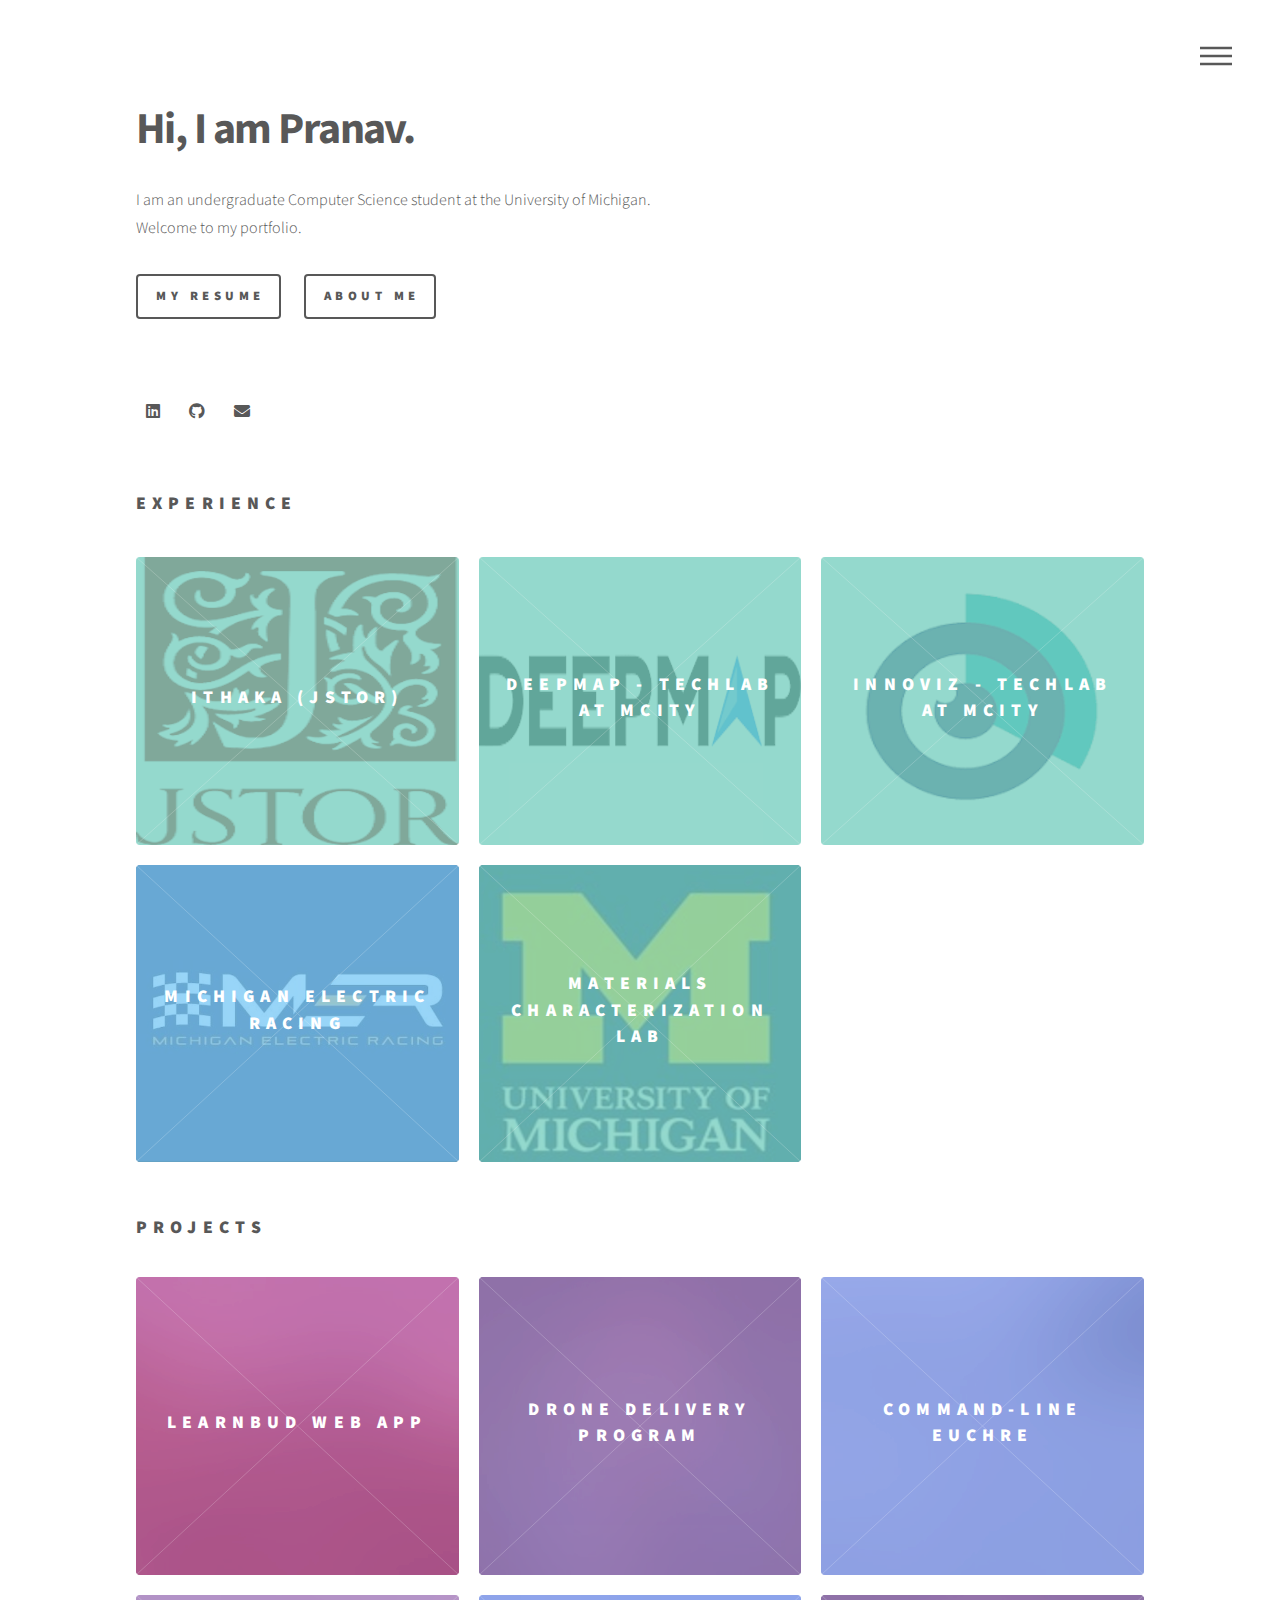
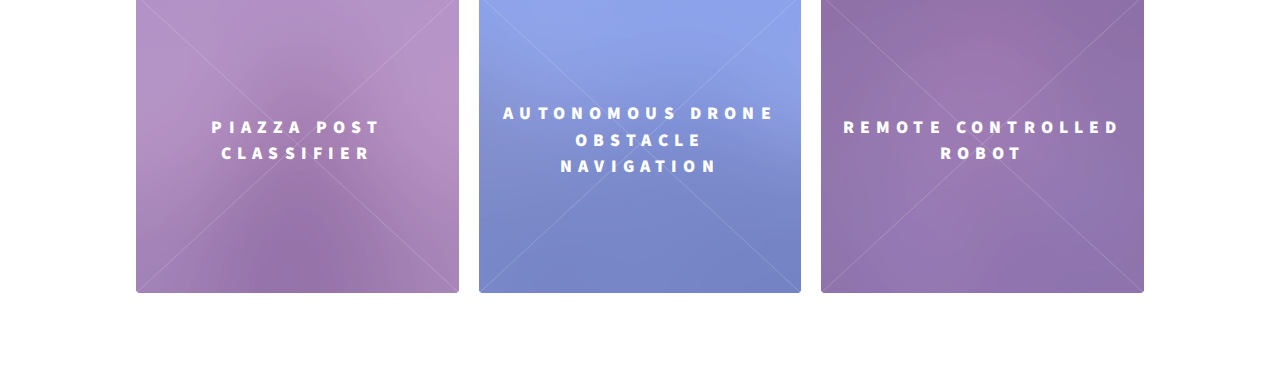
==== index.html @ a4c6fd68 "Update index.html" ====
<!DOCTYPE HTML>
<!--
	This is my personal website, a modification of the HTML5 Phantom template
-->
<html>
	<head>
		
		<meta charset="utf-8" />
		<meta name="viewport" content="width=device-width, initial-scale=1, user-scalable=no" />
		<link rel="stylesheet" href="assets/css/main.css" />
		<noscript><link rel="stylesheet" href="assets/css/noscript.css" /></noscript>
	</head>
	<body class="is-preload">
		<!-- Wrapper -->
			<div id="wrapper">

				<!-- Header -->
					<header id="header">
						<div class="inner">

							<!-- Logo -->
								<a href="index.html" class="logo">
									
								</a>

							<!-- Nav -->
								<nav>
									<ul>
										<li><a href="#menu">Menu</a></li>
									</ul>
								</nav>

						</div>
					</header>

				<!-- Menu -->
					<nav id="menu">
						<h2>Menu</h2>
						<ul>
							<li><a href="index.html">Home</a></li>
							<li><a href="about.html">About Me</a></li>

						</ul>
					</nav>

				<!-- Main -->
					<div id="main">
						<div class="inner">
						<section class="fdfdf">
							<header style="overflow:hidden">
									<span class="image right">
											<img src="images/pic18" alt=""  />
										</span>
								<br>
								
								<h1>Hi, I am Pranav.
								</h1>
								
								<a><p>I am an undergraduate Computer Science student at the University of Michigan. </br> Welcome to my portfolio.</p></a>
								<a href="Pranav_Chaudhary_Resume.pdf" target="_blank" class="button">My Resume</a>
								<a style="scroll-padding-right: 10px"> 
								<a href="about.html" target="_blank" class="button" style="padding-left: 20px; margin-left: 20px;">About Me</a>
								</a>
								<br><br>
								<ul style="margin-top: 25px;" class="icons">
									<li><a href="https://www.linkedin.com/in/pranav-chaudhary-071b15192/" class="icon brands style1 fa-linkedin"><span class="label">linkedin</span></a></li>
									<li><a href="https://github.com/pranavc28/pranavc28.github.io" class="icon brands style1 fa-github"><span class="label">Github</span></a></li>
									<li><a href="mailto:pranavc@umich.edu" class="icon solid style1 fa-envelope"><span class="label">Email</span></a></li>
								
								</ul>
								
								<h2 style="margin-bottom: 2.5rem; margin-top: 65px;">Experience</h2>
							</section>
							</header>
							<section class="tiles">
								<article class="style3">
									<span class="image">
										<img src="images/jstor.png" alt="" />
									</span>
									<a href="https://www.ithaka.org/">
										<h2>ITHAKA (JSTOR)</h2>
										<div class="content">
											<p>Software Engineering intern for the FORUM web app. Acted as a full stack developer that owned projects and production issues.</p>
										</div>
									</a>
								</article>
								
								<article class="style3">
									<span class="image">
										<img src="images/deepmap.png" alt="" />
									</span>
									<a href="https://www.deepmap.ai/">
										<h2>DeepMap - TechLab at MCity </h2>
										<div class="content">
											<p>Member of the 2021 cohort. I am a software engineer at MCity, where we built an HD map from JSON data.</p>
										</div>
									</a>
								</article>
								
								<article class="style3">
									<span class="image">
										<img src="images/innoviz.png" alt="" />
									</span>
									<a href="https://innoviz.tech/">
										<h2>Innoviz - TechLab at MCity </h2>
										<div class="content">
											<p>Member of the 2020 cohort. I was a software engineer at MCity, where we built a python controller for autonomous traffic lights.</p>
										</div>
									</a>
								</article>
								
								<article class="style2">
									<span class="image">
										<img src="images/pic02.jpg" alt="" />
									</span>
									<a href="https://melectric.engin.umich.edu/">
										<h2>Michigan Electric Racing</h2>
										<div class="content">
											<p>I was the suspension analysis lead at this FSAE Electric Team. I have used software such as MATLAB, and implement scripts to analyse the data.</p>
										</div>
									</a>
								</article>
							
								
								<article class="style3">
									<span class="image">
										<img src="images/pic03.jpg" alt="" />
									</span>
									<a href="https://me.engin.umich.edu/research/labs">
										<h2>Materials Characterization Lab</h2>
										<div class="content">
											<p>I am an undergraduate researcher at the lab, where I write python scripts, and APDL scripts for FEA.</p>
										</div>
									</a>
								</article>
								
							</section>
								<h2 style="margin-top:3em;">Projects</h2>
							<section class="tiles">
								<article class="style4">
									<span class="image">
										<img src="images/pic06.jpg" alt="" />
									</span>
									<a>
										<h2>LearnBud Web App</h2>
										<div class="content">
											<p>Created a Flask web app, using a MySQL database and a React.js UI, that dynamically matched students with similar interests. Built with a RESTful backend service in python.</p>
										</div>
									</a>
								</article>
								
								<article class="style5">
									<span class="image">
										<img src="images/pic11.jpg" alt="" />
									</span>
									<a>
										<h2>Drone delivery program</h2>
										<div class="content">
											<p>Created a tool that implemented MST algorithms, such as Prims or Kruskals, to deliver packages in a provided graph.</p>
										</div>
									</a>
								</article>
								
								<article class="style6">
									<span class="image">
										<img src="images/pic05.jpg" alt="" />
									</span>
									<a>
										<h2>Command-Line Euchre</h2>
										<div class="content">
											<p>Utilized C++ and unit test framework to make a command line interface for Euchre, a card game.</p>
										</div>
									</a>
								</article>
								
								<article class="style5">
									<span class="image">
										<img src="images/pic04.jpg" alt="" />
									</span>
									<a>
										<h2>Piazza Post Classifier</h2>
										<div class="content">
											<p>Built a program that uses a machine learning algorithm to classify posts on Piazza, a website for asking questions, by grouping together similar posts.</p>
										</div>
									</a>
								</article>
								
								<article class="style6">
									<span class="image">
										<img src="images/pic06.jpg" alt="" />
									</span>
									<a href="https://drive.google.com/file/d/1hpOy5CXujqC1nFNIFQEN1Ev3qGy6yXSh/view?usp=sharing">
										<h2>Autonomous Drone Obstacle Navigation</h2>
										<div class="content">
											<p>Worked in a team of 4 to write an obstacle avoidance algorithm and experiment, test, and present our findings.</p>
										</div>
									</a>
								</article>
								
								<article class="style5">
									<span class="image">
										<img src="images/pic11.jpg" alt="" />
									</span>
									<a href= "https://drive.google.com/file/d/1mZveWfJFAO9JGJBAWBsF1KePmbqDI86e/view?usp=sharing">
										<h2>Remote Controlled Robot</h2>
										<div class="content">
											<p>Lead team to design and manufacture remote controlled machine in SOLIDWORKS, which had a subsystem that used a hammer to push down a drawbridge.</p>
										</div>
									</a>
								</article>
							</section>
						</div>
					</div>

				
			</div>

		<!-- Scripts -->
			<script src="assets/js/jquery.min.js"></script>
			<script src="assets/js/browser.min.js"></script>
			<script src="assets/js/breakpoints.min.js"></script>
			<script src="assets/js/util.js"></script>
			<script src="assets/js/main.js"></script>

	</body>
</html>
---- assets/css/main.css ----
@import url(fontawesome-all.min.css);
@import url("https://fonts.googleapis.com/css?family=Source+Sans+Pro:300,700,900");

/*
	Phantom by HTML5 UP
	html5up.net | @ajlkn
	Free for personal and commercial use under the CCA 3.0 license (html5up.net/license)
*/

hr {
	display: block;
	position: relative;
	padding: 0;
	margin: 8px auto;
	height: 0;
	width: 100%;
	max-height: 0;
	font-size: 1px;
	line-height: 0;
	clear: both;
	border: none;
	border-top: 1px solid #aaaaaa;
	border-bottom: 1px solid #ffffff;
 }

html, body, div, span, applet, object,
iframe, h1, h2, h3, h4, h5, h6, p, blockquote,
pre, a, abbr, acronym, address, big, cite,
code, del, dfn, em, img, ins, kbd, q, s, samp,
small, strike, strong, sub, sup, tt, var, b,
u, i, center, dl, dt, dd, ol, ul, li, fieldset,
form, label, legend, table, caption, tbody,
tfoot, thead, tr, th, td, article, aside,
canvas, details, embed, figure, figcaption,
footer, header, hgroup, menu, nav, output, ruby,
section, summary, time, mark, audio, video {
	margin: 0;
	padding: 0;
	border: 0;
	font-size: 100%;
	font: inherit;
	vertical-align: baseline;}

article, aside, details, figcaption, figure,
footer, header, hgroup, menu, nav, section {
	display: block;}

body {
	line-height: 1;
}

ol, ul {
	list-style: none;
}

blockquote, q {
	quotes: none;
}

	blockquote:before, blockquote:after, q:before, q:after {
		content: '';
		content: none;
	}

table {
	border-collapse: collapse;
	border-spacing: 0;
}

body {
	-webkit-text-size-adjust: none;
}

mark {
	background-color: transparent;
	color: inherit;
}

input::-moz-focus-inner {
	border: 0;
	padding: 0;
}

input, select, textarea {
	-moz-appearance: none;
	-webkit-appearance: none;
	-ms-appearance: none;
	appearance: none;
}

/* Basic */

	@-ms-viewport {
		width: device-width;
	}

	body {
		-ms-overflow-style: scrollbar;
	}

	@media screen and (max-width: 480px) {

		html, body {
			min-width: 320px;
		}

	}

	html {
		box-sizing: border-box;
	}

	*, *:before, *:after {
		box-sizing: inherit;
	}

	body {
		background: #ffffff;
	}

		body.is-preload *, body.is-preload *:before, body.is-preload *:after {
			-moz-animation: none !important;
			-webkit-animation: none !important;
			-ms-animation: none !important;
			animation: none !important;
			-moz-transition: none !important;
			-webkit-transition: none !important;
			-ms-transition: none !important;
			transition: none !important;
		}

/* Type */

	body, input, select, textarea {
		color: #585858;
		font-family: "Source Sans Pro", Helvetica, sans-serif;
		font-size: 16pt;
		font-weight: 300;
		line-height: 1.75;
	}

		@media screen and (max-width: 1680px) {

			body, input, select, textarea {
				font-size: 14pt;
			}

		}

		@media screen and (max-width: 1280px) {

			body, input, select, textarea {
				font-size: 12pt;
			}

		}

	a {
		-moz-transition: border-bottom-color 0.2s ease, color 0.2s ease;
		-webkit-transition: border-bottom-color 0.2s ease, color 0.2s ease;
		-ms-transition: border-bottom-color 0.2s ease, color 0.2s ease;
		transition: border-bottom-color 0.2s ease, color 0.2s ease;
		text-decoration: none;
		color: #585858;
		border-bottom: dotted 1px rgba(88, 88, 88, 0.5);
	}

		a:hover {
			border-bottom-color: transparent;
			color: #f2849e !important;
		}

	strong, b {
		font-weight: 900;
	}

	em, i {
		font-style: italic;
	}

	p {
		margin: 0 0 2em 0;
	}

	h1 {
		font-size: 2.75em;
		font-weight: 700;
		line-height: 1.3;
		margin: 0 0 1em 0;
		letter-spacing: -0.035em;
	}

		h1 a {
			color: inherit;
		}

		@media screen and (max-width: 736px) {

			h1 {
				font-size: 2em;
				margin: 0 0 1em 0;
			}

		}

		@media screen and (max-width: 360px) {

			h1 {
				font-size: 1.75em;
			}

		}

	h2, h3, h4, h5, h6 {
		font-weight: 900;
		line-height: 1.5;
		margin: 0 0 2em 0;
		text-transform: uppercase;
		letter-spacing: 0.35em;
	}

		h2 a, h3 a, h4 a, h5 a, h6 a {
			color: inherit;
		}

	h2 {
		font-size: 1.1em;
	}

	h3 {
		font-size: 1em;
	}

	h4 {
		font-size: 0.8em;
	}

	h5 {
		font-size: 0.8em;
	}

	h6 {
		font-size: 0.8em;
	}

	@media screen and (max-width: 980px) {

		h1 br, h2 br, h3 br, h4 br, h5 br, h6 br {
			display: none;
		}

	}

	@media screen and (max-width: 736px) {

		h2 {
			font-size: 1em;
		}

		h3 {
			font-size: 0.8em;
		}

	}

	sub {
		font-size: 0.8em;
		position: relative;
		top: 0.5em;
	}

	sup {
		font-size: 0.8em;
		position: relative;
		top: -0.5em;
	}

	blockquote {
		border-left: solid 4px #c9c9c9;
		font-style: italic;
		margin: 0 0 2em 0;
		padding: 0.5em 0 0.5em 2em;
	}

	code {
		background: rgba(144, 144, 144, 0.075);
		border-radius: 4px;
		border: solid 1px #c9c9c9;
		font-family: "Courier New", monospace;
		font-size: 0.9em;
		margin: 0 0.25em;
		padding: 0.25em 0.65em;
	}

	pre {
		-webkit-overflow-scrolling: touch;
		font-family: "Courier New", monospace;
		font-size: 0.9em;
		margin: 0 0 2em 0;
	}

		pre code {
			display: block;
			line-height: 1.75;
			padding: 1em 1.5em;
			overflow-x: auto;
		}

	hr {
		border: 0;
		border-bottom: solid 1px #c9c9c9;
		margin: 2em 0;
	}

		hr.major {
			margin: 3em 0;
		}

	.align-left {
		text-align: left;
	}

	.align-center {
		text-align: center;
	}

	.align-right {
		text-align: right;
	}

/* Row */

	.row {
		display: flex;
		flex-wrap: wrap;
		box-sizing: border-box;
		align-items: stretch;
	}

		.row > * {
			box-sizing: border-box;
		}

		.row.gtr-uniform > * > :last-child {
			margin-bottom: 0;
		}

		.row.aln-left {
			justify-content: flex-start;
		}

		.row.aln-center {
			justify-content: center;
		}

		.row.aln-right {
			justify-content: flex-end;
		}

		.row.aln-top {
			align-items: flex-start;
		}

		.row.aln-middle {
			align-items: center;
		}

		.row.aln-bottom {
			align-items: flex-end;
		}

		.row > .imp {
			order: -1;
		}

		.row > .col-1 {
			width: 8.33333%;
		}

		.row > .off-1 {
			margin-left: 8.33333%;
		}

		.row > .col-2 {
			width: 16.66667%;
		}

		.row > .off-2 {
			margin-left: 16.66667%;
		}

		.row > .col-3 {
			width: 25%;
		}

		.row > .off-3 {
			margin-left: 25%;
		}

		.row > .col-4 {
			width: 33.33333%;
		}

		.row > .off-4 {
			margin-left: 33.33333%;
		}

		.row > .col-5 {
			width: 41.66667%;
		}

		.row > .off-5 {
			margin-left: 41.66667%;
		}

		.row > .col-6 {
			width: 50%;
		}

		.row > .off-6 {
			margin-left: 50%;
		}

		.row > .col-7 {
			width: 58.33333%;
		}

		.row > .off-7 {
			margin-left: 58.33333%;
		}

		.row > .col-8 {
			width: 66.66667%;
		}

		.row > .off-8 {
			margin-left: 66.66667%;
		}

		.row > .col-9 {
			width: 75%;
		}

		.row > .off-9 {
			margin-left: 75%;
		}

		.row > .col-10 {
			width: 83.33333%;
		}

		.row > .off-10 {
			margin-left: 83.33333%;
		}

		.row > .col-11 {
			width: 91.66667%;
		}

		.row > .off-11 {
			margin-left: 91.66667%;
		}

		.row > .col-12 {
			width: 100%;
		}

		.row > .off-12 {
			margin-left: 100%;
		}

		.row.gtr-0 {
			margin-top: 0;
			margin-left: 0em;
		}

			.row.gtr-0 > * {
				padding: 0 0 0 0em;
			}

			.row.gtr-0.gtr-uniform {
				margin-top: 0em;
			}

				.row.gtr-0.gtr-uniform > * {
					padding-top: 0em;
				}

		.row.gtr-25 {
			margin-top: 0;
			margin-left: -0.5em;
		}

			.row.gtr-25 > * {
				padding: 0 0 0 0.5em;
			}

			.row.gtr-25.gtr-uniform {
				margin-top: -0.5em;
			}

				.row.gtr-25.gtr-uniform > * {
					padding-top: 0.5em;
				}

		.row.gtr-50 {
			margin-top: 0;
			margin-left: -1em;
		}

			.row.gtr-50 > * {
				padding: 0 0 0 1em;
			}

			.row.gtr-50.gtr-uniform {
				margin-top: -1em;
			}

				.row.gtr-50.gtr-uniform > * {
					padding-top: 1em;
				}

		.row {
			margin-top: 0;
			margin-left: -2em;
		}

			.row > * {
				padding: 0 0 0 2em;
			}

			.row.gtr-uniform {
				margin-top: -2em;
			}

				.row.gtr-uniform > * {
					padding-top: 2em;
				}

		.row.gtr-150 {
			margin-top: 0;
			margin-left: -3em;
		}

			.row.gtr-150 > * {
				padding: 0 0 0 3em;
			}

			.row.gtr-150.gtr-uniform {
				margin-top: -3em;
			}

				.row.gtr-150.gtr-uniform > * {
					padding-top: 3em;
				}

		.row.gtr-200 {
			margin-top: 0;
			margin-left: -4em;
		}

			.row.gtr-200 > * {
				padding: 0 0 0 4em;
			}

			.row.gtr-200.gtr-uniform {
				margin-top: -4em;
			}

				.row.gtr-200.gtr-uniform > * {
					padding-top: 4em;
				}

		@media screen and (max-width: 1680px) {

			.row {
				display: flex;
				flex-wrap: wrap;
				box-sizing: border-box;
				align-items: stretch;
			}

				.row > * {
					box-sizing: border-box;
				}

				.row.gtr-uniform > * > :last-child {
					margin-bottom: 0;
				}

				.row.aln-left {
					justify-content: flex-start;
				}

				.row.aln-center {
					justify-content: center;
				}

				.row.aln-right {
					justify-content: flex-end;
				}

				.row.aln-top {
					align-items: flex-start;
				}

				.row.aln-middle {
					align-items: center;
				}

				.row.aln-bottom {
					align-items: flex-end;
				}

				.row > .imp-xlarge {
					order: -1;
				}

				.row > .col-1-xlarge {
					width: 8.33333%;
				}

				.row > .off-1-xlarge {
					margin-left: 8.33333%;
				}

				.row > .col-2-xlarge {
					width: 16.66667%;
				}

				.row > .off-2-xlarge {
					margin-left: 16.66667%;
				}

				.row > .col-3-xlarge {
					width: 25%;
				}

				.row > .off-3-xlarge {
					margin-left: 25%;
				}

				.row > .col-4-xlarge {
					width: 33.33333%;
				}

				.row > .off-4-xlarge {
					margin-left: 33.33333%;
				}

				.row > .col-5-xlarge {
					width: 41.66667%;
				}

				.row > .off-5-xlarge {
					margin-left: 41.66667%;
				}

				.row > .col-6-xlarge {
					width: 50%;
				}

				.row > .off-6-xlarge {
					margin-left: 50%;
				}

				.row > .col-7-xlarge {
					width: 58.33333%;
				}

				.row > .off-7-xlarge {
					margin-left: 58.33333%;
				}

				.row > .col-8-xlarge {
					width: 66.66667%;
				}

				.row > .off-8-xlarge {
					margin-left: 66.66667%;
				}

				.row > .col-9-xlarge {
					width: 75%;
				}

				.row > .off-9-xlarge {
					margin-left: 75%;
				}

				.row > .col-10-xlarge {
					width: 83.33333%;
				}

				.row > .off-10-xlarge {
					margin-left: 83.33333%;
				}

				.row > .col-11-xlarge {
					width: 91.66667%;
				}

				.row > .off-11-xlarge {
					margin-left: 91.66667%;
				}

				.row > .col-12-xlarge {
					width: 100%;
				}

				.row > .off-12-xlarge {
					margin-left: 100%;
				}

				.row.gtr-0 {
					margin-top: 0;
					margin-left: 0em;
				}

					.row.gtr-0 > * {
						padding: 0 0 0 0em;
					}

					.row.gtr-0.gtr-uniform {
						margin-top: 0em;
					}

						.row.gtr-0.gtr-uniform > * {
							padding-top: 0em;
						}

				.row.gtr-25 {
					margin-top: 0;
					margin-left: -0.5em;
				}

					.row.gtr-25 > * {
						padding: 0 0 0 0.5em;
					}

					.row.gtr-25.gtr-uniform {
						margin-top: -0.5em;
					}

						.row.gtr-25.gtr-uniform > * {
							padding-top: 0.5em;
						}

				.row.gtr-50 {
					margin-top: 0;
					margin-left: -1em;
				}

					.row.gtr-50 > * {
						padding: 0 0 0 1em;
					}

					.row.gtr-50.gtr-uniform {
						margin-top: -1em;
					}

						.row.gtr-50.gtr-uniform > * {
							padding-top: 1em;
						}

				.row {
					margin-top: 0;
					margin-left: -2em;
				}

					.row > * {
						padding: 0 0 0 2em;
					}

					.row.gtr-uniform {
						margin-top: -2em;
					}

						.row.gtr-uniform > * {
							padding-top: 2em;
						}

				.row.gtr-150 {
					margin-top: 0;
					margin-left: -3em;
				}

					.row.gtr-150 > * {
						padding: 0 0 0 3em;
					}

					.row.gtr-150.gtr-uniform {
						margin-top: -3em;
					}

						.row.gtr-150.gtr-uniform > * {
							padding-top: 3em;
						}

				.row.gtr-200 {
					margin-top: 0;
					margin-left: -4em;
				}

					.row.gtr-200 > * {
						padding: 0 0 0 4em;
					}

					.row.gtr-200.gtr-uniform {
						margin-top: -4em;
					}

						.row.gtr-200.gtr-uniform > * {
							padding-top: 4em;
						}

		}

		@media screen and (max-width: 1280px) {

			.row {
				display: flex;
				flex-wrap: wrap;
				box-sizing: border-box;
				align-items: stretch;
			}

				.row > * {
					box-sizing: border-box;
				}

				.row.gtr-uniform > * > :last-child {
					margin-bottom: 0;
				}

				.row.aln-left {
					justify-content: flex-start;
				}

				.row.aln-center {
					justify-content: center;
				}

				.row.aln-right {
					justify-content: flex-end;
				}

				.row.aln-top {
					align-items: flex-start;
				}

				.row.aln-middle {
					align-items: center;
				}

				.row.aln-bottom {
					align-items: flex-end;
				}

				.row > .imp-large {
					order: -1;
				}

				.row > .col-1-large {
					width: 8.33333%;
				}

				.row > .off-1-large {
					margin-left: 8.33333%;
				}

				.row > .col-2-large {
					width: 16.66667%;
				}

				.row > .off-2-large {
					margin-left: 16.66667%;
				}

				.row > .col-3-large {
					width: 25%;
				}

				.row > .off-3-large {
					margin-left: 25%;
				}

				.row > .col-4-large {
					width: 33.33333%;
				}

				.row > .off-4-large {
					margin-left: 33.33333%;
				}

				.row > .col-5-large {
					width: 41.66667%;
				}

				.row > .off-5-large {
					margin-left: 41.66667%;
				}

				.row > .col-6-large {
					width: 50%;
				}

				.row > .off-6-large {
					margin-left: 50%;
				}

				.row > .col-7-large {
					width: 58.33333%;
				}

				.row > .off-7-large {
					margin-left: 58.33333%;
				}

				.row > .col-8-large {
					width: 66.66667%;
				}

				.row > .off-8-large {
					margin-left: 66.66667%;
				}

				.row > .col-9-large {
					width: 75%;
				}

				.row > .off-9-large {
					margin-left: 75%;
				}

				.row > .col-10-large {
					width: 83.33333%;
				}

				.row > .off-10-large {
					margin-left: 83.33333%;
				}

				.row > .col-11-large {
					width: 91.66667%;
				}

				.row > .off-11-large {
					margin-left: 91.66667%;
				}

				.row > .col-12-large {
					width: 100%;
				}

				.row > .off-12-large {
					margin-left: 100%;
				}

				.row.gtr-0 {
					margin-top: 0;
					margin-left: 0em;
				}

					.row.gtr-0 > * {
						padding: 0 0 0 0em;
					}

					.row.gtr-0.gtr-uniform {
						margin-top: 0em;
					}

						.row.gtr-0.gtr-uniform > * {
							padding-top: 0em;
						}

				.row.gtr-25 {
					margin-top: 0;
					margin-left: -0.5em;
				}

					.row.gtr-25 > * {
						padding: 0 0 0 0.5em;
					}

					.row.gtr-25.gtr-uniform {
						margin-top: -0.5em;
					}

						.row.gtr-25.gtr-uniform > * {
							padding-top: 0.5em;
						}

				.row.gtr-50 {
					margin-top: 0;
					margin-left: -1em;
				}

					.row.gtr-50 > * {
						padding: 0 0 0 1em;
					}

					.row.gtr-50.gtr-uniform {
						margin-top: -1em;
					}

						.row.gtr-50.gtr-uniform > * {
							padding-top: 1em;
						}

				.row {
					margin-top: 0;
					margin-left: -2em;
				}

					.row > * {
						padding: 0 0 0 2em;
					}

					.row.gtr-uniform {
						margin-top: -2em;
					}

						.row.gtr-uniform > * {
							padding-top: 2em;
						}

				.row.gtr-150 {
					margin-top: 0;
					margin-left: -3em;
				}

					.row.gtr-150 > * {
						padding: 0 0 0 3em;
					}

					.row.gtr-150.gtr-uniform {
						margin-top: -3em;
					}

						.row.gtr-150.gtr-uniform > * {
							padding-top: 3em;
						}

				.row.gtr-200 {
					margin-top: 0;
					margin-left: -4em;
				}

					.row.gtr-200 > * {
						padding: 0 0 0 4em;
					}

					.row.gtr-200.gtr-uniform {
						margin-top: -4em;
					}

						.row.gtr-200.gtr-uniform > * {
							padding-top: 4em;
						}

		}

		@media screen and (max-width: 980px) {

			.row {
				display: flex;
				flex-wrap: wrap;
				box-sizing: border-box;
				align-items: stretch;
			}

				.row > * {
					box-sizing: border-box;
				}

				.row.gtr-uniform > * > :last-child {
					margin-bottom: 0;
				}

				.row.aln-left {
					justify-content: flex-start;
				}

				.row.aln-center {
					justify-content: center;
				}

				.row.aln-right {
					justify-content: flex-end;
				}

				.row.aln-top {
					align-items: flex-start;
				}

				.row.aln-middle {
					align-items: center;
				}

				.row.aln-bottom {
					align-items: flex-end;
				}

				.row > .imp-medium {
					order: -1;
				}

				.row > .col-1-medium {
					width: 8.33333%;
				}

				.row > .off-1-medium {
					margin-left: 8.33333%;
				}

				.row > .col-2-medium {
					width: 16.66667%;
				}

				.row > .off-2-medium {
					margin-left: 16.66667%;
				}

				.row > .col-3-medium {
					width: 25%;
				}

				.row > .off-3-medium {
					margin-left: 25%;
				}

				.row > .col-4-medium {
					width: 33.33333%;
				}

				.row > .off-4-medium {
					margin-left: 33.33333%;
				}

				.row > .col-5-medium {
					width: 41.66667%;
				}

				.row > .off-5-medium {
					margin-left: 41.66667%;
				}

				.row > .col-6-medium {
					width: 50%;
				}

				.row > .off-6-medium {
					margin-left: 50%;
				}

				.row > .col-7-medium {
					width: 58.33333%;
				}

				.row > .off-7-medium {
					margin-left: 58.33333%;
				}

				.row > .col-8-medium {
					width: 66.66667%;
				}

				.row > .off-8-medium {
					margin-left: 66.66667%;
				}

				.row > .col-9-medium {
					width: 75%;
				}

				.row > .off-9-medium {
					margin-left: 75%;
				}

				.row > .col-10-medium {
					width: 83.33333%;
				}

				.row > .off-10-medium {
					margin-left: 83.33333%;
				}

				.row > .col-11-medium {
					width: 91.66667%;
				}

				.row > .off-11-medium {
					margin-left: 91.66667%;
				}

				.row > .col-12-medium {
					width: 100%;
				}

				.row > .off-12-medium {
					margin-left: 100%;
				}

				.row.gtr-0 {
					margin-top: 0;
					margin-left: 0em;
				}

					.row.gtr-0 > * {
						padding: 0 0 0 0em;
					}

					.row.gtr-0.gtr-uniform {
						margin-top: 0em;
					}

						.row.gtr-0.gtr-uniform > * {
							padding-top: 0em;
						}

				.row.gtr-25 {
					margin-top: 0;
					margin-left: -0.375em;
				}

					.row.gtr-25 > * {
						padding: 0 0 0 0.375em;
					}

					.row.gtr-25.gtr-uniform {
						margin-top: -0.375em;
					}

						.row.gtr-25.gtr-uniform > * {
							padding-top: 0.375em;
						}

				.row.gtr-50 {
					margin-top: 0;
					margin-left: -0.75em;
				}

					.row.gtr-50 > * {
						padding: 0 0 0 0.75em;
					}

					.row.gtr-50.gtr-uniform {
						margin-top: -0.75em;
					}

						.row.gtr-50.gtr-uniform > * {
							padding-top: 0.75em;
						}

				.row {
					margin-top: 0;
					margin-left: -1.5em;
				}

					.row > * {
						padding: 0 0 0 1.5em;
					}

					.row.gtr-uniform {
						margin-top: -1.5em;
					}

						.row.gtr-uniform > * {
							padding-top: 1.5em;
						}

				.row.gtr-150 {
					margin-top: 0;
					margin-left: -2.25em;
				}

					.row.gtr-150 > * {
						padding: 0 0 0 2.25em;
					}

					.row.gtr-150.gtr-uniform {
						margin-top: -2.25em;
					}

						.row.gtr-150.gtr-uniform > * {
							padding-top: 2.25em;
						}

				.row.gtr-200 {
					margin-top: 0;
					margin-left: -3em;
				}

					.row.gtr-200 > * {
						padding: 0 0 0 3em;
					}

					.row.gtr-200.gtr-uniform {
						margin-top: -3em;
					}

						.row.gtr-200.gtr-uniform > * {
							padding-top: 3em;
						}

		}

		@media screen and (max-width: 736px) {

			.row {
				display: flex;
				flex-wrap: wrap;
				box-sizing: border-box;
				align-items: stretch;
			}

				.row > * {
					box-sizing: border-box;
				}

				.row.gtr-uniform > * > :last-child {
					margin-bottom: 0;
				}

				.row.aln-left {
					justify-content: flex-start;
				}

				.row.aln-center {
					justify-content: center;
				}

				.row.aln-right {
					justify-content: flex-end;
				}

				.row.aln-top {
					align-items: flex-start;
				}

				.row.aln-middle {
					align-items: center;
				}

				.row.aln-bottom {
					align-items: flex-end;
				}

				.row > .imp-small {
					order: -1;
				}

				.row > .col-1-small {
					width: 8.33333%;
				}

				.row > .off-1-small {
					margin-left: 8.33333%;
				}

				.row > .col-2-small {
					width: 16.66667%;
				}

				.row > .off-2-small {
					margin-left: 16.66667%;
				}

				.row > .col-3-small {
					width: 25%;
				}

				.row > .off-3-small {
					margin-left: 25%;
				}

				.row > .col-4-small {
					width: 33.33333%;
				}

				.row > .off-4-small {
					margin-left: 33.33333%;
				}

				.row > .col-5-small {
					width: 41.66667%;
				}

				.row > .off-5-small {
					margin-left: 41.66667%;
				}

				.row > .col-6-small {
					width: 50%;
				}

				.row > .off-6-small {
					margin-left: 50%;
				}

				.row > .col-7-small {
					width: 58.33333%;
				}

				.row > .off-7-small {
					margin-left: 58.33333%;
				}

				.row > .col-8-small {
					width: 66.66667%;
				}

				.row > .off-8-small {
					margin-left: 66.66667%;
				}

				.row > .col-9-small {
					width: 75%;
				}

				.row > .off-9-small {
					margin-left: 75%;
				}

				.row > .col-10-small {
					width: 83.33333%;
				}

				.row > .off-10-small {
					margin-left: 83.33333%;
				}

				.row > .col-11-small {
					width: 91.66667%;
				}

				.row > .off-11-small {
					margin-left: 91.66667%;
				}

				.row > .col-12-small {
					width: 100%;
				}

				.row > .off-12-small {
					margin-left: 100%;
				}

				.row.gtr-0 {
					margin-top: 0;
					margin-left: 0em;
				}

					.row.gtr-0 > * {
						padding: 0 0 0 0em;
					}

					.row.gtr-0.gtr-uniform {
						margin-top: 0em;
					}

						.row.gtr-0.gtr-uniform > * {
							padding-top: 0em;
						}

				.row.gtr-25 {
					margin-top: 0;
					margin-left: -0.25em;
				}

					.row.gtr-25 > * {
						padding: 0 0 0 0.25em;
					}

					.row.gtr-25.gtr-uniform {
						margin-top: -0.25em;
					}

						.row.gtr-25.gtr-uniform > * {
							padding-top: 0.25em;
						}

				.row.gtr-50 {
					margin-top: 0;
					margin-left: -0.5em;
				}

					.row.gtr-50 > * {
						padding: 0 0 0 0.5em;
					}

					.row.gtr-50.gtr-uniform {
						margin-top: -0.5em;
					}

						.row.gtr-50.gtr-uniform > * {
							padding-top: 0.5em;
						}

				.row {
					margin-top: 0;
					margin-left: -1em;
				}

					.row > * {
						padding: 0 0 0 1em;
					}

					.row.gtr-uniform {
						margin-top: -1em;
					}

						.row.gtr-uniform > * {
							padding-top: 1em;
						}

				.row.gtr-150 {
					margin-top: 0;
					margin-left: -1.5em;
				}

					.row.gtr-150 > * {
						padding: 0 0 0 1.5em;
					}

					.row.gtr-150.gtr-uniform {
						margin-top: -1.5em;
					}

						.row.gtr-150.gtr-uniform > * {
							padding-top: 1.5em;
						}

				.row.gtr-200 {
					margin-top: 0;
					margin-left: -2em;
				}

					.row.gtr-200 > * {
						padding: 0 0 0 2em;
					}

					.row.gtr-200.gtr-uniform {
						margin-top: -2em;
					}

						.row.gtr-200.gtr-uniform > * {
							padding-top: 2em;
						}

		}

		@media screen and (max-width: 480px) {

			.row {
				display: flex;
				flex-wrap: wrap;
				box-sizing: border-box;
				align-items: stretch;
			}

				.row > * {
					box-sizing: border-box;
				}

				.row.gtr-uniform > * > :last-child {
					margin-bottom: 0;
				}

				.row.aln-left {
					justify-content: flex-start;
				}

				.row.aln-center {
					justify-content: center;
				}

				.row.aln-right {
					justify-content: flex-end;
				}

				.row.aln-top {
					align-items: flex-start;
				}

				.row.aln-middle {
					align-items: center;
				}

				.row.aln-bottom {
					align-items: flex-end;
				}

				.row > .imp-xsmall {
					order: -1;
				}

				.row > .col-1-xsmall {
					width: 8.33333%;
				}

				.row > .off-1-xsmall {
					margin-left: 8.33333%;
				}

				.row > .col-2-xsmall {
					width: 16.66667%;
				}

				.row > .off-2-xsmall {
					margin-left: 16.66667%;
				}

				.row > .col-3-xsmall {
					width: 25%;
				}

				.row > .off-3-xsmall {
					margin-left: 25%;
				}

				.row > .col-4-xsmall {
					width: 33.33333%;
				}

				.row > .off-4-xsmall {
					margin-left: 33.33333%;
				}

				.row > .col-5-xsmall {
					width: 41.66667%;
				}

				.row > .off-5-xsmall {
					margin-left: 41.66667%;
				}

				.row > .col-6-xsmall {
					width: 50%;
				}

				.row > .off-6-xsmall {
					margin-left: 50%;
				}

				.row > .col-7-xsmall {
					width: 58.33333%;
				}

				.row > .off-7-xsmall {
					margin-left: 58.33333%;
				}

				.row > .col-8-xsmall {
					width: 66.66667%;
				}

				.row > .off-8-xsmall {
					margin-left: 66.66667%;
				}

				.row > .col-9-xsmall {
					width: 75%;
				}

				.row > .off-9-xsmall {
					margin-left: 75%;
				}

				.row > .col-10-xsmall {
					width: 83.33333%;
				}

				.row > .off-10-xsmall {
					margin-left: 83.33333%;
				}

				.row > .col-11-xsmall {
					width: 91.66667%;
				}

				.row > .off-11-xsmall {
					margin-left: 91.66667%;
				}

				.row > .col-12-xsmall {
					width: 100%;
				}

				.row > .off-12-xsmall {
					margin-left: 100%;
				}

				.row.gtr-0 {
					margin-top: 0;
					margin-left: 0em;
				}

					.row.gtr-0 > * {
						padding: 0 0 0 0em;
					}

					.row.gtr-0.gtr-uniform {
						margin-top: 0em;
					}

						.row.gtr-0.gtr-uniform > * {
							padding-top: 0em;
						}

				.row.gtr-25 {
					margin-top: 0;
					margin-left: -0.25em;
				}

					.row.gtr-25 > * {
						padding: 0 0 0 0.25em;
					}

					.row.gtr-25.gtr-uniform {
						margin-top: -0.25em;
					}

						.row.gtr-25.gtr-uniform > * {
							padding-top: 0.25em;
						}

				.row.gtr-50 {
					margin-top: 0;
					margin-left: -0.5em;
				}

					.row.gtr-50 > * {
						padding: 0 0 0 0.5em;
					}

					.row.gtr-50.gtr-uniform {
						margin-top: -0.5em;
					}

						.row.gtr-50.gtr-uniform > * {
							padding-top: 0.5em;
						}

				.row {
					margin-top: 0;
					margin-left: -1em;
				}

					.row > * {
						padding: 0 0 0 1em;
					}

					.row.gtr-uniform {
						margin-top: -1em;
					}

						.row.gtr-uniform > * {
							padding-top: 1em;
						}

				.row.gtr-150 {
					margin-top: 0;
					margin-left: -1.5em;
				}

					.row.gtr-150 > * {
						padding: 0 0 0 1.5em;
					}

					.row.gtr-150.gtr-uniform {
						margin-top: -1.5em;
					}

						.row.gtr-150.gtr-uniform > * {
							padding-top: 1.5em;
						}

				.row.gtr-200 {
					margin-top: 0;
					margin-left: -2em;
				}

					.row.gtr-200 > * {
						padding: 0 0 0 2em;
					}

					.row.gtr-200.gtr-uniform {
						margin-top: -2em;
					}

						.row.gtr-200.gtr-uniform > * {
							padding-top: 2em;
						}

		}

/* Section/Article */

	section.special, article.special {
		text-align: center;
	}

	header p {
		margin-top: -1em;
	}

	@media screen and (max-width: 736px) {

		header p {
			margin-top: 0;
		}

	}

/* Icon */

	.icon {
		text-decoration: none;
		border-bottom: none;
		position: relative;
		margin-left: 10px;
	}

		.icon:before {
			-moz-osx-font-smoothing: grayscale;
			-webkit-font-smoothing: antialiased;
			display: inline-block;
			font-style: normal;
			font-variant: normal;
			text-rendering: auto;
			line-height: 1;
			text-transform: none !important;
			font-family: 'Font Awesome 5 Free';
			font-weight: 400;
		}

		.icon > .label {
			display: none;
		}

		.icon:before {
			line-height: inherit;
		}

		.icon.solid:before {
			font-weight: 900;
		}

		.icon.brands:before {
			font-family: 'Font Awesome 5 Brands';
		}

		.icon.style2 {
			-moz-transition: background-color 0.2s ease-in-out, color 0.2s ease-in-out, border-color 0.2s ease-in-out;
			-webkit-transition: background-color 0.2s ease-in-out, color 0.2s ease-in-out, border-color 0.2s ease-in-out;
			-ms-transition: background-color 0.2s ease-in-out, color 0.2s ease-in-out, border-color 0.2s ease-in-out;
			transition: background-color 0.2s ease-in-out, color 0.2s ease-in-out, border-color 0.2s ease-in-out;
			background-color: transparent;
			border: solid 1px #c9c9c9;
			border-radius: 4px;
			width: 2.65em;
			height: 2.65em;
			display: inline-block;
			text-align: center;
			line-height: 2.65em;
			color: inherit;
		}

			.icon.style2:before {
				font-size: 1.1em;
			}

			.icon.style2:hover {
				color: #f2849e;
				border-color: #f2849e;
			}

			.icon.style2:active {
				background-color: rgba(242, 132, 158, 0.1);
			}

/* List */

	ol {
		list-style: decimal;
		margin: 0 0 2em 0;
		padding-left: 1.25em;
	}

		ol li {
			padding-left: 0.25em;
		}

	ul {
		list-style: disc;
		margin: 0 0 2em 0;
		padding-left: 1em;
	}

		ul li {
			padding-left: 0.5em;
		}

		ul.alt {
			list-style: none;
			padding-left: 0;
		}

			ul.alt li {
				border-top: solid 1px #c9c9c9;
				padding: 0.5em 0;
			}

				ul.alt li:first-child {
					border-top: 0;
					padding-top: 0;
				}

	dl {
		margin: 0 0 2em 0;
	}

		dl dt {
			display: block;
			font-weight: 900;
			margin: 0 0 1em 0;
		}

		dl dd {
			margin-left: 2em;
		}

/* Actions */

	ul.actions {
		display: -moz-flex;
		display: -webkit-flex;
		display: -ms-flex;
		display: flex;
		cursor: default;
		list-style: none;
		margin-left: -1em;
		padding-left: 0;
	}

		ul.actions li {
			padding: 0 0 0 1em;
			vertical-align: middle;
		}

		ul.actions.special {
			-moz-justify-content: center;
			-webkit-justify-content: center;
			-ms-justify-content: center;
			justify-content: center;
			width: 100%;
			margin-left: 0;
		}

			ul.actions.special li:first-child {
				padding-left: 0;
			}

		ul.actions.stacked {
			-moz-flex-direction: column;
			-webkit-flex-direction: column;
			-ms-flex-direction: column;
			flex-direction: column;
			margin-left: 0;
		}

			ul.actions.stacked li {
				padding: 1.3em 0 0 0;
			}

				ul.actions.stacked li:first-child {
					padding-top: 0;
				}

		ul.actions.fit {
			width: calc(100% + 1em);
		}

			ul.actions.fit li {
				-moz-flex-grow: 1;
				-webkit-flex-grow: 1;
				-ms-flex-grow: 1;
				flex-grow: 1;
				-moz-flex-shrink: 1;
				-webkit-flex-shrink: 1;
				-ms-flex-shrink: 1;
				flex-shrink: 1;
				width: 100%;
			}

				ul.actions.fit li > * {
					width: 100%;
				}

			ul.actions.fit.stacked {
				width: 100%;
			}

		@media screen and (max-width: 480px) {

			ul.actions:not(.fixed) {
				-moz-flex-direction: column;
				-webkit-flex-direction: column;
				-ms-flex-direction: column;
				flex-direction: column;
				margin-left: 0;
				width: 100% !important;
			}

				ul.actions:not(.fixed) li {
					-moz-flex-grow: 1;
					-webkit-flex-grow: 1;
					-ms-flex-grow: 1;
					flex-grow: 1;
					-moz-flex-shrink: 1;
					-webkit-flex-shrink: 1;
					-ms-flex-shrink: 1;
					flex-shrink: 1;
					padding: 1em 0 0 0;
					text-align: center;
					width: 100%;
				}

					ul.actions:not(.fixed) li > * {
						width: 100%;
					}

					ul.actions:not(.fixed) li:first-child {
						padding-top: 0;
					}

					ul.actions:not(.fixed) li input[type="submit"],
					ul.actions:not(.fixed) li input[type="reset"],
					ul.actions:not(.fixed) li input[type="button"],
					ul.actions:not(.fixed) li button,
					ul.actions:not(.fixed) li .button {
						width: 100%;
					}

						ul.actions:not(.fixed) li input[type="submit"].icon:before,
						ul.actions:not(.fixed) li input[type="reset"].icon:before,
						ul.actions:not(.fixed) li input[type="button"].icon:before,
						ul.actions:not(.fixed) li button.icon:before,
						ul.actions:not(.fixed) li .button.icon:before {
							margin-left: -0.5rem;
						}

		}

/* Icons */

	ul.icons {
		cursor: default;
		list-style: none;
		padding-left: 0;
		margin: -1em 0 2em -1em;

	}

		ul.icons li {
			display: inline-block;
			padding: 1em 0 0 1em;
		}

/* Form */

	form {
		margin: 0 0 2em 0;
		overflow-x: hidden;
	}

		form > :last-child {
			margin-bottom: 0;
		}

		form > .fields {
			display: -moz-flex;
			display: -webkit-flex;
			display: -ms-flex;
			display: flex;
			-moz-flex-wrap: wrap;
			-webkit-flex-wrap: wrap;
			-ms-flex-wrap: wrap;
			flex-wrap: wrap;
			width: calc(100% + 3em);
			margin: -1.5em 0 2em -1.5em;
		}

			form > .fields > .field {
				-moz-flex-grow: 0;
				-webkit-flex-grow: 0;
				-ms-flex-grow: 0;
				flex-grow: 0;
				-moz-flex-shrink: 0;
				-webkit-flex-shrink: 0;
				-ms-flex-shrink: 0;
				flex-shrink: 0;
				padding: 1.5em 0 0 1.5em;
				width: calc(100% - 1.5em);
			}

				form > .fields > .field.half {
					width: calc(50% - 0.75em);
				}

				form > .fields > .field.third {
					width: calc(100%/3 - 0.5em);
				}

				form > .fields > .field.quarter {
					width: calc(25% - 0.375em);
				}

		@media screen and (max-width: 480px) {

			form > .fields {
				width: calc(100% + 3em);
				margin: -1.5em 0 2em -1.5em;
			}

				form > .fields > .field {
					padding: 1.5em 0 0 1.5em;
					width: calc(100% - 1.5em);
				}

					form > .fields > .field.half {
						width: calc(100% - 1.5em);
					}

					form > .fields > .field.third {
						width: calc(100% - 1.5em);
					}

					form > .fields > .field.quarter {
						width: calc(100% - 1.5em);
					}

		}

	label {
		display: block;
		font-size: 0.9em;
		font-weight: 900;
		margin: 0 0 1em 0;
	}

	input[type="text"],
	input[type="password"],
	input[type="email"],
	input[type="tel"],
	select,
	textarea {
		-moz-appearance: none;
		-webkit-appearance: none;
		-ms-appearance: none;
		appearance: none;
		background-color: transparent;
		border: none;
		border-radius: 0;
		border-bottom: solid 1px #c9c9c9;
		color: inherit;
		display: block;
		outline: 0;
		padding: 0;
		text-decoration: none;
		width: 100%;
	}

		input[type="text"]:invalid,
		input[type="password"]:invalid,
		input[type="email"]:invalid,
		input[type="tel"]:invalid,
		select:invalid,
		textarea:invalid {
			box-shadow: none;
		}

		input[type="text"]:focus,
		input[type="password"]:focus,
		input[type="email"]:focus,
		input[type="tel"]:focus,
		select:focus,
		textarea:focus {
			border-bottom-color: #f2849e;
			box-shadow: inset 0 -1px 0 0 #f2849e;
		}

	select {
		background-image: url("data:image/svg+xml;charset=utf8,%3Csvg xmlns='http://www.w3.org/2000/svg' width='40' height='40' preserveAspectRatio='none' viewBox='0 0 40 40'%3E%3Cpath d='M9.4,12.3l10.4,10.4l10.4-10.4c0.2-0.2,0.5-0.4,0.9-0.4c0.3,0,0.6,0.1,0.9,0.4l3.3,3.3c0.2,0.2,0.4,0.5,0.4,0.9 c0,0.4-0.1,0.6-0.4,0.9L20.7,31.9c-0.2,0.2-0.5,0.4-0.9,0.4c-0.3,0-0.6-0.1-0.9-0.4L4.3,17.3c-0.2-0.2-0.4-0.5-0.4-0.9 c0-0.4,0.1-0.6,0.4-0.9l3.3-3.3c0.2-0.2,0.5-0.4,0.9-0.4S9.1,12.1,9.4,12.3z' fill='%23c9c9c9' /%3E%3C/svg%3E");
		background-size: 1.25rem;
		background-repeat: no-repeat;
		background-position: calc(100% - 1rem) center;
		height: 3em;
		padding-right: 3em;
		text-overflow: ellipsis;
	}

		select option {
			background: #ffffff;
		}

		select:focus::-ms-value {
			background-color: transparent;
		}

		select::-ms-expand {
			display: none;
		}

	input[type="text"],
	input[type="password"],
	input[type="email"],
	select {
		height: 3em;
	}

	textarea {
		padding: 0;
		min-height: 3.75em;
	}

	input[type="checkbox"],
	input[type="radio"] {
		-moz-appearance: none;
		-webkit-appearance: none;
		-ms-appearance: none;
		appearance: none;
		display: block;
		float: left;
		margin-right: -2em;
		opacity: 0;
		width: 1em;
		z-index: -1;
	}

		input[type="checkbox"] + label,
		input[type="radio"] + label {
			text-decoration: none;
			color: #585858;
			cursor: pointer;
			display: inline-block;
			font-size: 1em;
			font-weight: 300;
			padding-left: 2.55em;
			padding-right: 0.75em;
			position: relative;
		}

			input[type="checkbox"] + label:before,
			input[type="radio"] + label:before {
				-moz-osx-font-smoothing: grayscale;
				-webkit-font-smoothing: antialiased;
				display: inline-block;
				font-style: normal;
				font-variant: normal;
				text-rendering: auto;
				line-height: 1;
				text-transform: none !important;
				font-family: 'Font Awesome 5 Free';
				font-weight: 900;
			}

			input[type="checkbox"] + label:before,
			input[type="radio"] + label:before {
				border-radius: 4px;
				border: solid 1px #c9c9c9;
				content: '';
				display: inline-block;
				font-size: 0.8em;
				height: 2.25em;
				left: 0;
				line-height: 2.25em;
				position: absolute;
				text-align: center;
				top: 0;
				width: 2.25em;
			}

		input[type="checkbox"]:checked + label:before,
		input[type="radio"]:checked + label:before {
			background: #585858;
			border-color: #585858;
			color: #ffffff;
			content: '\f00c';
		}

		input[type="checkbox"]:focus + label:before,
		input[type="radio"]:focus + label:before {
			border-color: #f2849e;
			box-shadow: 0 0 0 1px #f2849e;
		}

	input[type="checkbox"] + label:before {
		border-radius: 4px;
	}

	input[type="radio"] + label:before {
		border-radius: 100%;
	}

/* Box */

	.box {
		border-radius: 4px;
		border: solid 1px #c9c9c9;
		margin-bottom: 2em;
		padding: 1.5em;
	}

		.box > :last-child,
		.box > :last-child > :last-child,
		.box > :last-child > :last-child > :last-child {
			margin-bottom: 0;
		}

		.box.alt {
			border: 0;
			border-radius: 0;
			padding: 0;
		}

/* Image */

	.image {
		border-radius: 4px;
		border: 0;
		display: inline-block;
		position: relative;
	}

		.image img {
			border-radius: 4px;
			display: block;
		}

		.image.left, .image.right {
			max-width: 40%;
		}

			.image.left img, .image.right img {
				width: 100%;
			}

		.image.left {
			float: left;
			padding: 0 1.5em 1em 0;
			top: 0.25em;
		}

		.image.right {
			float: right;
			padding: 0 0 1em 1.5em;
			top: 0.25em;
		}

		.image.fit {
			display: block;
			margin: 0 0 2em 0;
			width: 100%;
		}

			.image.fit img {
				width: 100%;
			}

		.image.main {
			display: block;
			margin: 0 0 3em 0;
			width: 100%;
		}

			.image.main img {
				width: 100%;
			}

			@media screen and (max-width: 736px) {

				.image.main {
					margin: 0 0 2em 0;
				}

			}

/* Table */

	.table-wrapper {
		-webkit-overflow-scrolling: touch;
		overflow-x: auto;
	}

	table {
		margin: 0 0 2em 0;
		width: 100%;
	}

		table tbody tr {
			border: solid 1px #c9c9c9;
			border-left: 0;
			border-right: 0;
		}

			table tbody tr:nth-child(2n + 1) {
				background-color: rgba(144, 144, 144, 0.075);
			}

		table td {
			padding: 0.75em 0.75em;
		}

		table th {
			font-size: 0.9em;
			font-weight: 900;
			padding: 0 0.75em 0.75em 0.75em;
			text-align: left;
		}

		table thead {
			border-bottom: solid 2px #c9c9c9;
		}

		table tfoot {
			border-top: solid 2px #c9c9c9;
		}

		table.alt {
			border-collapse: separate;
		}

			table.alt tbody tr td {
				border: solid 1px #c9c9c9;
				border-left-width: 0;
				border-top-width: 0;
			}

				table.alt tbody tr td:first-child {
					border-left-width: 1px;
				}

			table.alt tbody tr:first-child td {
				border-top-width: 1px;
			}

			table.alt thead {
				border-bottom: 0;
			}

			table.alt tfoot {
				border-top: 0;
			}

/* Button */

	input[type="submit"],
	input[type="reset"],
	input[type="button"],
	button,
	.button {
		-moz-appearance: none;
		-webkit-appearance: none;
		-ms-appearance: none;
		appearance: none;
		-moz-transition: background-color 0.2s ease-in-out, color 0.2s ease-in-out, box-shadow 0.2s ease-in-out;
		-webkit-transition: background-color 0.2s ease-in-out, color 0.2s ease-in-out, box-shadow 0.2s ease-in-out;
		-ms-transition: background-color 0.2s ease-in-out, color 0.2s ease-in-out, box-shadow 0.2s ease-in-out;
		transition: background-color 0.2s ease-in-out, color 0.2s ease-in-out, box-shadow 0.2s ease-in-out;
		background-color: transparent;
		border-radius: 4px;
		border: 0;
		box-shadow: inset 0 0 0 2px #585858;
		color: #585858 !important;
		cursor: pointer;
		display: inline-block;
		font-size: 0.8em;
		font-weight: 900;
		height: 3.5em;
		letter-spacing: 0.35em;
		line-height: 3.45em;
		overflow: hidden;
		padding: 0 1.25em 0 1.6em;
		text-align: center;
		text-decoration: none;
		text-overflow: ellipsis;
		text-transform: uppercase;
		white-space: nowrap;
	}

		input[type="submit"].icon:before,
		input[type="reset"].icon:before,
		input[type="button"].icon:before,
		button.icon:before,
		.button.icon:before {
			margin-right: 0.5em;
		}

		input[type="submit"].fit,
		input[type="reset"].fit,
		input[type="button"].fit,
		button.fit,
		.button.fit {
			width: 100%;
		}

		input[type="submit"]:hover,
		input[type="reset"]:hover,
		input[type="button"]:hover,
		button:hover,
		.button:hover {
			color: #f2849e !important;
			box-shadow: inset 0 0 0 2px #f2849e;
		}

		input[type="submit"]:active,
		input[type="reset"]:active,
		input[type="button"]:active,
		button:active,
		.button:active {
			background-color: rgba(242, 132, 158, 0.1);
		}

		input[type="submit"].small,
		input[type="reset"].small,
		input[type="button"].small,
		button.small,
		.button.small {
			font-size: 0.6em;
		}

		input[type="submit"].large,
		input[type="reset"].large,
		input[type="button"].large,
		button.large,
		.button.large {
			font-size: 1em;
		}

		input[type="submit"].primary,
		input[type="reset"].primary,
		input[type="button"].primary,
		button.primary,
		.button.primary {
			box-shadow: none;
			background-color: #585858;
			color: #ffffff !important;
		}

			input[type="submit"].primary:hover,
			input[type="reset"].primary:hover,
			input[type="button"].primary:hover,
			button.primary:hover,
			.button.primary:hover {
				background-color: #f2849e;
			}

			input[type="submit"].primary:active,
			input[type="reset"].primary:active,
			input[type="button"].primary:active,
			button.primary:active,
			.button.primary:active {
				background-color: #ee5f81;
			}

		input[type="submit"].disabled, input[type="submit"]:disabled,
		input[type="reset"].disabled,
		input[type="reset"]:disabled,
		input[type="button"].disabled,
		input[type="button"]:disabled,
		button.disabled,
		button:disabled,
		.button.disabled,
		.button:disabled {
			pointer-events: none;
			opacity: 0.25;
		}

/* Tiles */

	.tiles {
		display: -moz-flex;
		display: -webkit-flex;
		display: -ms-flex;
		display: flex;
		-moz-flex-wrap: wrap;
		-webkit-flex-wrap: wrap;
		-ms-flex-wrap: wrap;
		flex-wrap: wrap;
		postiion: relative;
		margin: -2.5em 0 0 -2.5em;
	}

		.tiles article {
			-moz-transition: -moz-transform 0.5s ease, opacity 0.5s ease;
			-webkit-transition: -webkit-transform 0.5s ease, opacity 0.5s ease;
			-ms-transition: -ms-transform 0.5s ease, opacity 0.5s ease;
			transition: transform 0.5s ease, opacity 0.5s ease;
			position: relative;
			width: calc(33.33333% - 2.5em);
			margin: 2.5em 0 0 2.5em;
		}

			.tiles article > .image {
				-moz-transition: -moz-transform 0.5s ease;
				-webkit-transition: -webkit-transform 0.5s ease;
				-ms-transition: -ms-transform 0.5s ease;
				transition: transform 0.5s ease;
				position: relative;
				display: block;
				width: 100%;
				border-radius: 4px;
				overflow: hidden;
			}

				.tiles article > .image img {
					display: block;
					width: 100%;
				}

				.tiles article > .image:before {
					pointer-events: none;
					-moz-transition: background-color 0.5s ease, opacity 0.5s ease;
					-webkit-transition: background-color 0.5s ease, opacity 0.5s ease;
					-ms-transition: background-color 0.5s ease, opacity 0.5s ease;
					transition: background-color 0.5s ease, opacity 0.5s ease;
					content: '';
					display: block;
					position: absolute;
					top: 0;
					left: 0;
					width: 100%;
					height: 100%;
					opacity: 1.0;
					z-index: 1;
					opacity: 0.8;
				}

				.tiles article > .image:after {
					pointer-events: none;
					-moz-transition: opacity 0.5s ease;
					-webkit-transition: opacity 0.5s ease;
					-ms-transition: opacity 0.5s ease;
					transition: opacity 0.5s ease;
					content: '';
					display: block;
					position: absolute;
					top: 0;
					left: 0;
					width: 100%;
					height: 100%;
					background-image: url("data:image/svg+xml;charset=utf8,%3Csvg xmlns='http://www.w3.org/2000/svg' width='100' height='100' viewBox='0 0 100 100' preserveAspectRatio='none'%3E%3Cstyle%3Eline %7B stroke-width: 0.25px%3B stroke: %23ffffff%3B %7D%3C/style%3E%3Cline x1='0' y1='0' x2='100' y2='100' /%3E%3Cline x1='100' y1='0' x2='0' y2='100' /%3E%3C/svg%3E");
					background-position: center;
					background-repeat: no-repeat;
					background-size: 100% 100%;
					opacity: 0.25;
					z-index: 2;
				}

			.tiles article > a {
				display: -moz-flex;
				display: -webkit-flex;
				display: -ms-flex;
				display: flex;
				-moz-flex-direction: column;
				-webkit-flex-direction: column;
				-ms-flex-direction: column;
				flex-direction: column;
				-moz-align-items: center;
				-webkit-align-items: center;
				-ms-align-items: center;
				align-items: center;
				-moz-justify-content: center;
				-webkit-justify-content: center;
				-ms-justify-content: center;
				justify-content: center;
				-moz-transition: background-color 0.5s ease, -moz-transform 0.5s ease;
				-webkit-transition: background-color 0.5s ease, -webkit-transform 0.5s ease;
				-ms-transition: background-color 0.5s ease, -ms-transform 0.5s ease;
				transition: background-color 0.5s ease, transform 0.5s ease;
				position: absolute;
				top: 0;
				left: 0;
				width: 100%;
				height: 100%;
				padding: 1em;
				border-radius: 4px;
				border-bottom: 0;
				color: #ffffff;
				text-align: center;
				text-decoration: none;
				z-index: 3;
			}

				.tiles article > a > :last-child {
					margin: 0;
				}

				.tiles article > a:hover {
					color: #ffffff !important;
				}

				.tiles article > a h2 {
					margin: 0;
				}

				.tiles article > a .content {
					-moz-transition: max-height 0.5s ease, opacity 0.5s ease;
					-webkit-transition: max-height 0.5s ease, opacity 0.5s ease;
					-ms-transition: max-height 0.5s ease, opacity 0.5s ease;
					transition: max-height 0.5s ease, opacity 0.5s ease;
					width: 100%;
					max-height: 0;
					line-height: 1.5;
					margin-top: 0.35em;
					opacity: 0;
				}

					.tiles article > a .content > :last-child {
						margin-bottom: 0;
					}

			.tiles article.style1 > .image:before {
				background-color: #f2849e;
			}

			.tiles article.style2 > .image:before {
				background-color: #7ecaf6;
			}

			.tiles article.style3 > .image:before {
				background-color: #7bd0c1;
			}

			.tiles article.style4 > .image:before {
				background-color: #c75b9b;
			}

			.tiles article.style5 > .image:before {
				background-color: #ae85ca;
			}

			.tiles article.style6 > .image:before {
				background-color: #8499e7;
			}

			body:not(.is-touch) .tiles article:hover > .image {
				-moz-transform: scale(1.1);
				-webkit-transform: scale(1.1);
				-ms-transform: scale(1.1);
				transform: scale(1.1);
			}

				body:not(.is-touch) .tiles article:hover > .image:before {
					background-color: #333333;
					opacity: 0.35;
				}

				body:not(.is-touch) .tiles article:hover > .image:after {
					opacity: 0;
				}

			body:not(.is-touch) .tiles article:hover .content {
				max-height: 15em;
				opacity: 1;
			}

		* + .tiles {
			margin-top: 2em;
		}

		body.is-preload .tiles article {
			-moz-transform: scale(0.9);
			-webkit-transform: scale(0.9);
			-ms-transform: scale(0.9);
			transform: scale(0.9);
			opacity: 0;
		}

		body.is-touch .tiles article .content {
			max-height: 15em;
			opacity: 1;
		}

		@media screen and (max-width: 1280px) {

			.tiles {
				margin: -1.25em 0 0 -1.25em;
			}

				.tiles article {
					width: calc(33.33333% - 1.25em);
					margin: 1.25em 0 0 1.25em;
				}

		}

		@media screen and (max-width: 980px) {

			.tiles {
				margin: -2.5em 0 0 -2.5em;
			}

				.tiles article {
					width: calc(50% - 2.5em);
					margin: 2.5em 0 0 2.5em;
				}

		}

		@media screen and (max-width: 736px) {

			.tiles {
				margin: -1.25em 0 0 -1.25em;
			}

				.tiles article {
					width: calc(50% - 1.25em);
					margin: 1.25em 0 0 1.25em;
				}

					.tiles article:hover > .image {
						-moz-transform: scale(1.0);
						-webkit-transform: scale(1.0);
						-ms-transform: scale(1.0);
						transform: scale(1.0);
					}

		}

		@media screen and (max-width: 480px) {

			.tiles {
				margin: 0;
			}

				.tiles article {
					width: 100%;
					margin: 1.25em 0 0 0;
				}

		}

/* Header */

	#header {
		padding: 1.5em 0 0em 0 ;
	}

		#header .logo {
			display: block;
			border-bottom: 0;
			color: inherit;
			font-weight: 900;
			letter-spacing: 0.35em;
			margin: 0 0 2.5em 0;
			text-decoration: none;
			text-transform: uppercase;
			display: inline-block;
		}

			#header .logo > * {
				display: inline-block;
				vertical-align: middle;
			}

			#header .logo .symbol {
				margin-right: 0.65em;
			}

				#header .logo .symbol img {
					display: block;
					width: 2em;
					height: 2em;
				}

		#header nav {
			position: fixed;
			right: 2em;
			top: 2em;
			z-index: 10000;
		}

			#header nav ul {
				display: -moz-flex;
				display: -webkit-flex;
				display: -ms-flex;
				display: flex;
				-moz-align-items: center;
				-webkit-align-items: center;
				-ms-align-items: center;
				align-items: center;
				list-style: none;
				margin: 0;
				padding: 0;
			}

				#header nav ul li {
					display: block;
					padding: 0;
				}

					#header nav ul li a {
						display: block;
						position: relative;
						height: 3em;
						line-height: 3em;
						padding: 0 1.5em;
						background-color: rgba(255, 255, 255, 0.5);
						border-radius: 4px;
						border: 0;
						font-size: 0.8em;
						font-weight: 900;
						letter-spacing: 0.35em;
						text-transform: uppercase;
					}

					#header nav ul li a[href="#menu"] {
						-webkit-tap-highlight-color: transparent;
						width: 4em;
						text-indent: 4em;
						font-size: 1em;
						overflow: hidden;
						padding: 0;
						white-space: nowrap;
					}

						#header nav ul li a[href="#menu"]:before, #header nav ul li a[href="#menu"]:after {
							-moz-transition: opacity 0.2s ease;
							-webkit-transition: opacity 0.2s ease;
							-ms-transition: opacity 0.2s ease;
							transition: opacity 0.2s ease;
							content: '';
							display: block;
							position: absolute;
							top: 0;
							left: 0;
							width: 100%;
							height: 100%;
							background-position: center;
							background-repeat: no-repeat;
							background-size: 2em 2em;
						}

						#header nav ul li a[href="#menu"]:before {
							background-image: url("data:image/svg+xml;charset=utf8,%3Csvg xmlns='http://www.w3.org/2000/svg' width='100' height='100' viewBox='0 0 100 100' preserveAspectRatio='none'%3E%3Cstyle%3Eline %7B stroke-width: 8px%3B stroke: %23f2849e%3B %7D%3C/style%3E%3Cline x1='0' y1='25' x2='100' y2='25' /%3E%3Cline x1='0' y1='50' x2='100' y2='50' /%3E%3Cline x1='0' y1='75' x2='100' y2='75' /%3E%3C/svg%3E");
							opacity: 0;
						}

						#header nav ul li a[href="#menu"]:after {
							background-image: url("data:image/svg+xml;charset=utf8,%3Csvg xmlns='http://www.w3.org/2000/svg' width='100' height='100' viewBox='0 0 100 100' preserveAspectRatio='none'%3E%3Cstyle%3Eline %7B stroke-width: 8px%3B stroke: %23585858%3B %7D%3C/style%3E%3Cline x1='0' y1='25' x2='100' y2='25' /%3E%3Cline x1='0' y1='50' x2='100' y2='50' /%3E%3Cline x1='0' y1='75' x2='100' y2='75' /%3E%3C/svg%3E");
							opacity: 1;
						}

						#header nav ul li a[href="#menu"]:hover:before {
							opacity: 1;
						}

						#header nav ul li a[href="#menu"]:hover:after {
							opacity: 0;
						}

		@media screen and (max-width: 736px) {

			#header {
				padding: 4em 0 0.1em 0 ;
			}

				#header nav {
					right: 0.5em;
					top: 0.5em;
				}

					#header nav ul li a[href="#menu"]:before, #header nav ul li a[href="#menu"]:after {
						background-size: 1.5em 1.5em;
					}

		}

/* Menu */

	#wrapper {
		-moz-transition: opacity 0.45s ease;
		-webkit-transition: opacity 0.45s ease;
		-ms-transition: opacity 0.45s ease;
		transition: opacity 0.45s ease;
		opacity: 1;
	}

	#menu {
		-moz-transform: translateX(22em);
		-webkit-transform: translateX(22em);
		-ms-transform: translateX(22em);
		transform: translateX(22em);
		-moz-transition: -moz-transform 0.45s ease, visibility 0.45s;
		-webkit-transition: -webkit-transform 0.45s ease, visibility 0.45s;
		-ms-transition: -ms-transform 0.45s ease, visibility 0.45s;
		transition: transform 0.45s ease, visibility 0.45s;
		position: fixed;
		top: 0;
		right: 0;
		width: 22em;
		max-width: 80%;
		height: 100%;
		-webkit-overflow-scrolling: touch;
		background: #585858;
		color: #ffffff;
		cursor: default;
		visibility: hidden;
		z-index: 10002;
	}

		#menu > .inner {
			-moz-transition: opacity 0.45s ease;
			-webkit-transition: opacity 0.45s ease;
			-ms-transition: opacity 0.45s ease;
			transition: opacity 0.45s ease;
			-webkit-overflow-scrolling: touch;
			position: absolute;
			top: 0;
			left: 0;
			width: 100%;
			height: 100%;
			padding: 2.75em;
			opacity: 0;
			overflow-y: auto;
		}

			#menu > .inner > ul {
				list-style: none;
				margin: 0 0 1em 0;
				padding: 0;
			}

				#menu > .inner > ul > li {
					padding: 0;
					border-top: solid 1px rgba(255, 255, 255, 0.15);
				}

					#menu > .inner > ul > li a {
						display: block;
						padding: 1em 0;
						line-height: 1.5;
						border: 0;
						color: inherit;
					}

					#menu > .inner > ul > li:first-child {
						border-top: 0;
						margin-top: -1em;
					}

		#menu > .close {
			-moz-transition: opacity 0.45s ease, -moz-transform 0.45s ease;
			-webkit-transition: opacity 0.45s ease, -webkit-transform 0.45s ease;
			-ms-transition: opacity 0.45s ease, -ms-transform 0.45s ease;
			transition: opacity 0.45s ease, transform 0.45s ease;
			-moz-transform: scale(0.25) rotate(180deg);
			-webkit-transform: scale(0.25) rotate(180deg);
			-ms-transform: scale(0.25) rotate(180deg);
			transform: scale(0.25) rotate(180deg);
			-webkit-tap-highlight-color: transparent;
			display: block;
			position: absolute;
			top: 2em;
			left: -6em;
			width: 6em;
			text-indent: 6em;
			height: 3em;
			border: 0;
			font-size: 1em;
			opacity: 0;
			overflow: hidden;
			padding: 0;
			white-space: nowrap;
		}

			#menu > .close:before, #menu > .close:after {
				-moz-transition: opacity 0.2s ease;
				-webkit-transition: opacity 0.2s ease;
				-ms-transition: opacity 0.2s ease;
				transition: opacity 0.2s ease;
				content: '';
				display: block;
				position: absolute;
				top: 0;
				left: 0;
				width: 100%;
				height: 100%;
				background-position: center;
				background-repeat: no-repeat;
				background-size: 2em 2em;
			}

			#menu > .close:before {
				background-image: url("data:image/svg+xml;charset=utf8,%3Csvg xmlns='http://www.w3.org/2000/svg' width='100' height='100' viewBox='0 0 100 100' preserveAspectRatio='none'%3E%3Cstyle%3Eline %7B stroke-width: 8px%3B stroke: %23f2849e%3B %7D%3C/style%3E%3Cline x1='15' y1='15' x2='85' y2='85' /%3E%3Cline x1='85' y1='15' x2='15' y2='85' /%3E%3C/svg%3E");
				opacity: 0;
			}

			#menu > .close:after {
				background-image: url("data:image/svg+xml;charset=utf8,%3Csvg xmlns='http://www.w3.org/2000/svg' width='100' height='100' viewBox='0 0 100 100' preserveAspectRatio='none'%3E%3Cstyle%3Eline %7B stroke-width: 8px%3B stroke: %23585858%3B %7D%3C/style%3E%3Cline x1='15' y1='15' x2='85' y2='85' /%3E%3Cline x1='85' y1='15' x2='15' y2='85' /%3E%3C/svg%3E");
				opacity: 1;
			}

			#menu > .close:hover:before {
				opacity: 1;
			}

			#menu > .close:hover:after {
				opacity: 0;
			}

		@media screen and (max-width: 736px) {

			#menu {
				-moz-transform: translateX(16.5em);
				-webkit-transform: translateX(16.5em);
				-ms-transform: translateX(16.5em);
				transform: translateX(16.5em);
				width: 16.5em;
			}

				#menu > .inner {
					padding: 2.75em 1.5em;
				}

				#menu > .close {
					top: 0.5em;
					left: -4.25em;
					width: 4.25em;
					text-indent: 4.25em;
				}

					#menu > .close:before, #menu > .close:after {
						background-size: 1.5em 1.5em;
					}

		}

	body.is-menu-visible #wrapper {
		pointer-events: none;
		cursor: default;
		opacity: 0.25;
	}

	body.is-menu-visible #menu {
		-moz-transform: translateX(0);
		-webkit-transform: translateX(0);
		-ms-transform: translateX(0);
		transform: translateX(0);
		visibility: visible;
	}

		body.is-menu-visible #menu > * {
			opacity: 1;
		}

		body.is-menu-visible #menu .close {
			-moz-transform: scale(1.0) rotate(0deg);
			-webkit-transform: scale(1.0) rotate(0deg);
			-ms-transform: scale(1.0) rotate(0deg);
			transform: scale(1.0) rotate(0deg);
			opacity: 1;
		}

/* Main */

	#main {
		padding: 0em 0 6em 0 ;
	}

		@media screen and (max-width: 736px) {

			#main {
				padding: 0em 0 4em 0 ;
			}

		}

/* Footer */

	#footer {
		padding: 5em 0 6em 0 ;
		background-color: #f6f6f6;
	}

		#footer > .inner {
			display: -moz-flex;
			display: -webkit-flex;
			display: -ms-flex;
			display: flex;
			-moz-flex-wrap: wrap;
			-webkit-flex-wrap: wrap;
			-ms-flex-wrap: wrap;
			flex-wrap: wrap;
			-moz-flex-direction: row;
			-webkit-flex-direction: row;
			-ms-flex-direction: row;
			flex-direction: row;
		}

			#footer > .inner > * > :last-child {
				margin-bottom: 0;
			}

			#footer > .inner section:nth-child(1) {
				width: calc(66% - 2.5em);
				margin-right: 2.5em;
			}

			#footer > .inner section:nth-child(2) {
				width: calc(33% - 2.5em);
				margin-left: 2.5em;
			}

			#footer > .inner .copyright {
				width: 100%;
				padding: 0;
				margin-top: 5em;
				list-style: none;
				font-size: 0.8em;
				color: rgba(88, 88, 88, 0.5);
			}

				#footer > .inner .copyright a {
					color: inherit;
				}

				#footer > .inner .copyright li {
					display: inline-block;
					border-left: solid 1px rgba(88, 88, 88, 0.15);
					line-height: 1;
					padding: 0 0 0 1em;
					margin: 0 0 0 1em;
				}

					#footer > .inner .copyright li:first-child {
						border-left: 0;
						padding-left: 0;
						margin-left: 0;
					}

		@media screen and (max-width: 1280px) {

			#footer {
				padding: 5em 0 3em 0 ;
			}

				#footer > .inner section:nth-child(1) {
					width: calc(66% - 1.25em);
					margin-right: 1.25em;
				}

				#footer > .inner section:nth-child(2) {
					width: calc(33% - 1.25em);
					margin-left: 1.25em;
				}

		}

		@media screen and (max-width: 980px) {

			#footer > .inner section:nth-child(1) {
				width: 66%;
				margin-right: 0;
			}

			#footer > .inner section:nth-child(2) {
				width: calc(33% - 2.5em);
				margin-left: 2.5em;
			}

		}

		@media screen and (max-width: 736px) {

			#footer {
				padding: 3em 0 1em 0 ;
			}

				#footer > .inner {
					-moz-flex-direction: column;
					-webkit-flex-direction: column;
					-ms-flex-direction: column;
					flex-direction: column;
				}

					#footer > .inner section:nth-child(1) {
						width: 100%;
						margin-right: 0;
						margin: 3em 0 0 0;
					}

					#footer > .inner section:nth-child(2) {
						-moz-order: -1;
						-webkit-order: -1;
						-ms-order: -1;
						order: -1;
						width: 100%;
						margin-left: 0;
					}

					#footer > .inner .copyright {
						margin-top: 3em;
					}

		}

		@media screen and (max-width: 480px) {

			#footer > .inner .copyright {
				margin-top: 3em;
			}

				#footer > .inner .copyright li {
					border-left: 0;
					padding-left: 0;
					margin: 0.75em 0 0 0;
					display: block;
					line-height: inherit;
				}

					#footer > .inner .copyright li:first-child {
						margin-top: 0;
					}

		}

/* Wrapper */

	#wrapper > * > .inner {
		width: 100%;
		max-width: 68em;
		margin: 0 auto;
		padding: 0 2.5em;
	}

		@media screen and (max-width: 736px) {

			#wrapper > * > .inner {
				padding: 0 1.25em;
			}

		}
---- assets/css/noscript.css ----
/*
	Phantom by HTML5 UP
	html5up.net | @ajlkn
	Free for personal and commercial use under the CCA 3.0 license (html5up.net/license)
*/

/* Tiles */

	body.is-preload .tiles article {
		-moz-transform: none;
		-webkit-transform: none;
		-ms-transform: none;
		transform: none;
		opacity: 1;
	}
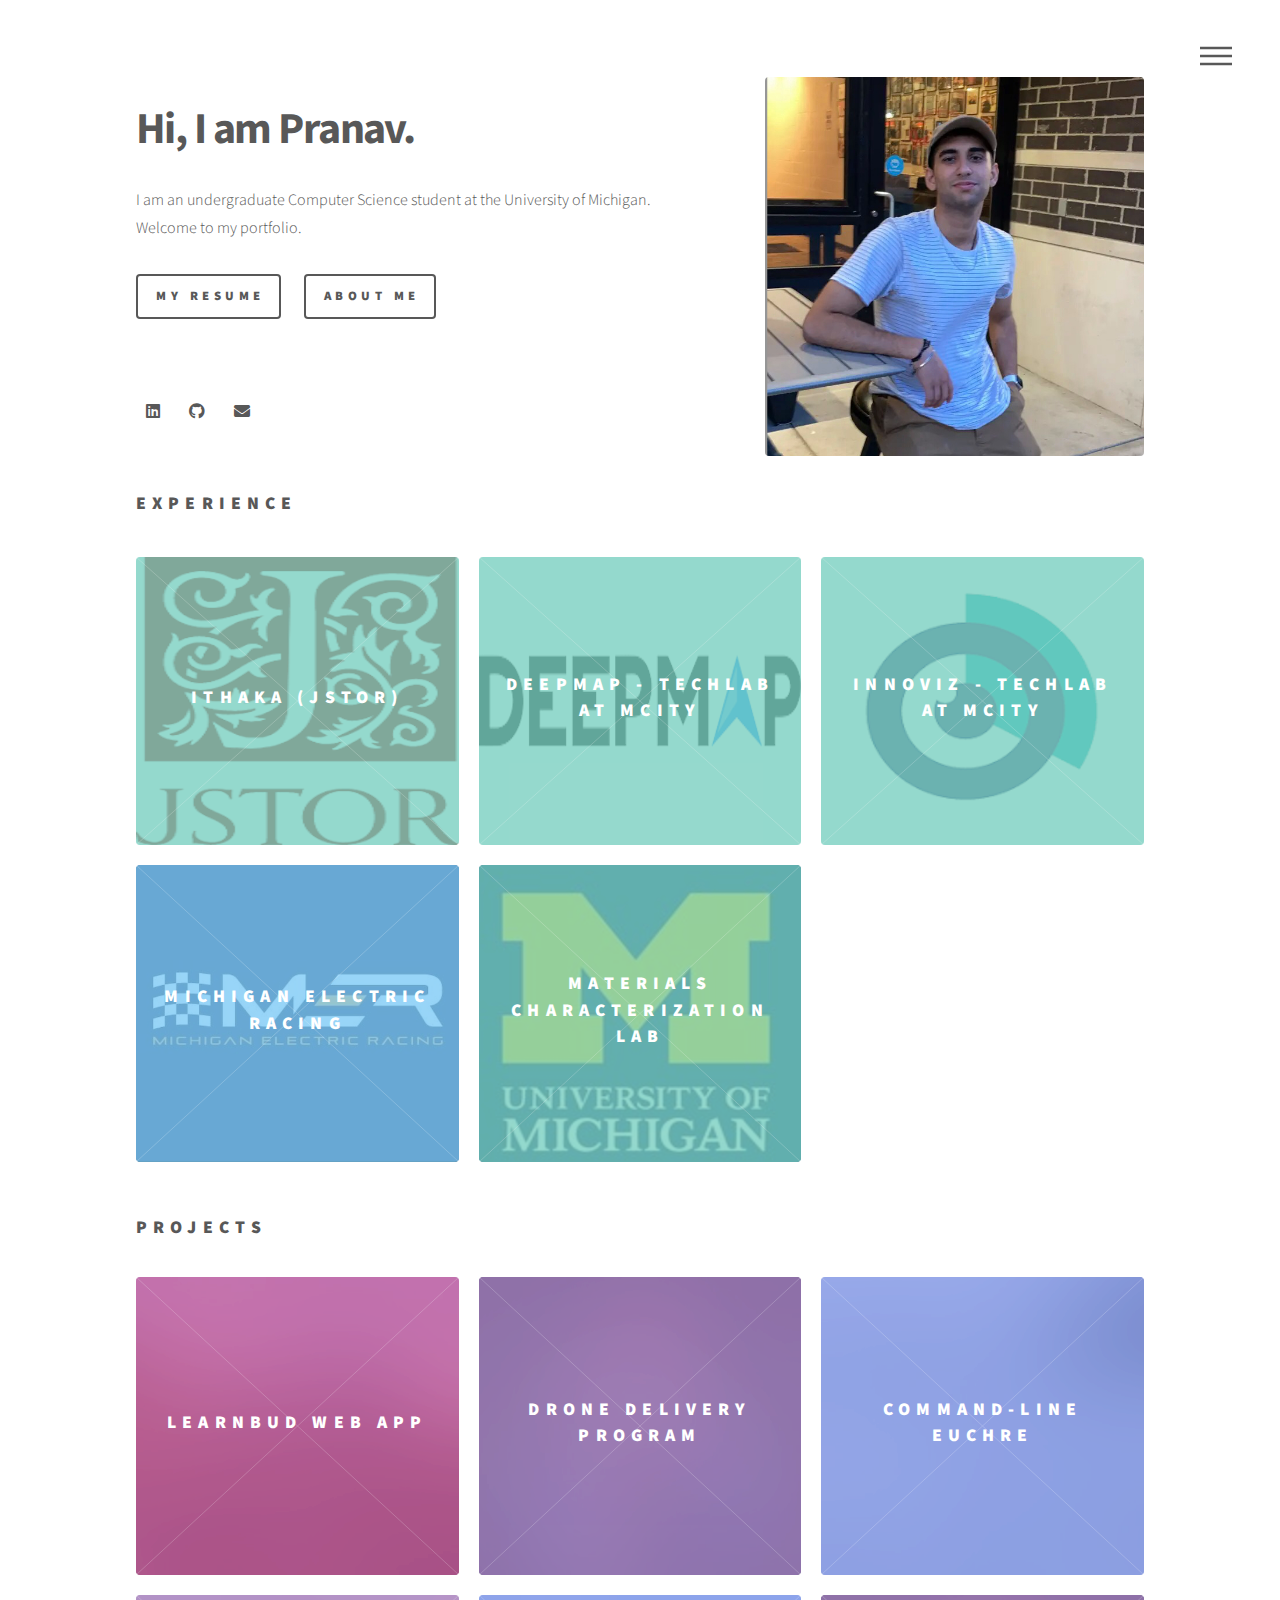
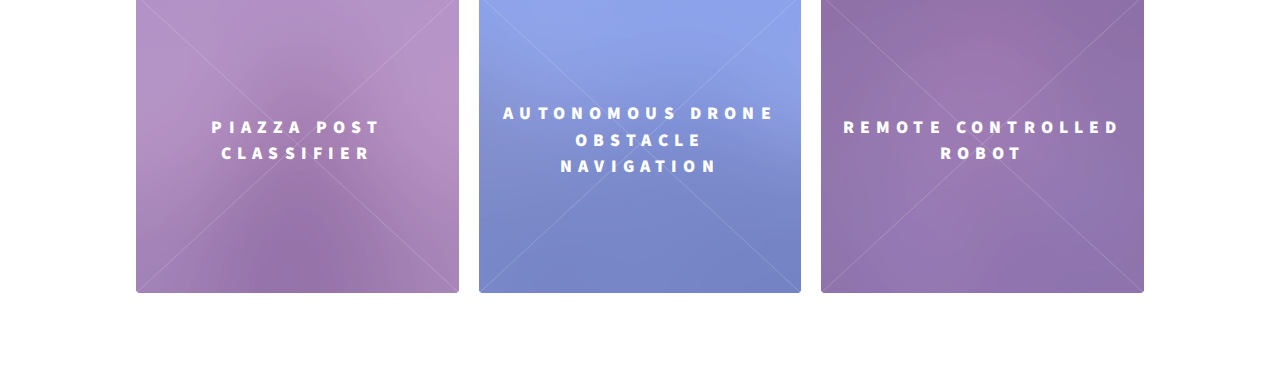
==== commit 770ace34: "Update index.html" ====
--- a/index.html
+++ b/index.html
@@ -49,7 +49,7 @@
 						<section class="fdfdf">
 							<header style="overflow:hidden">
 									<span class="image right">
-											<img src="images/pic18" alt=""  />
+											<img src="images/pic18.png" alt=""  />
 										</span>
 								<br>
 								
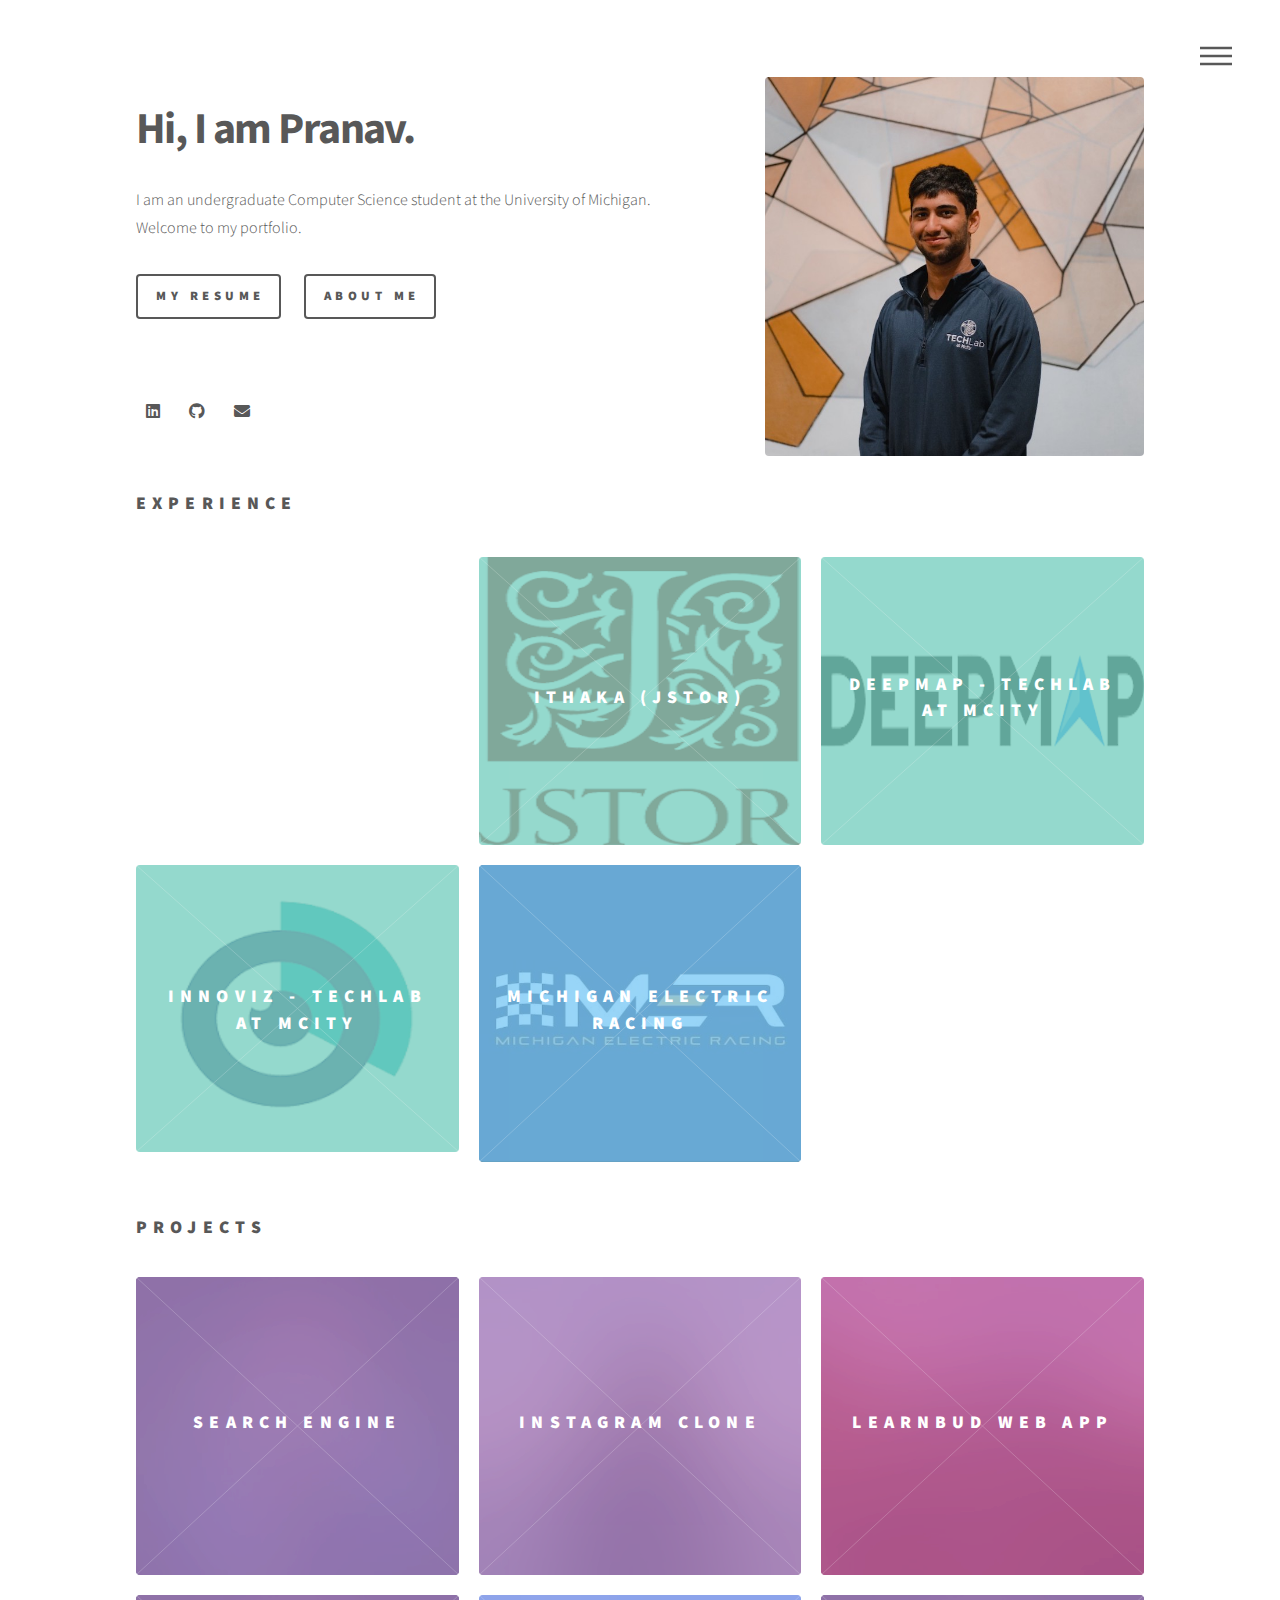
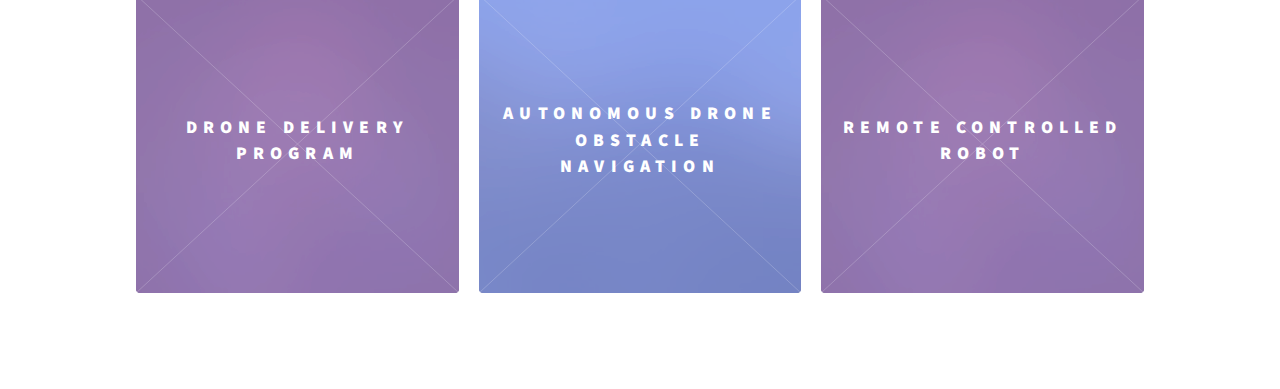
==== commit 7550bf9d: "Update index.html" ====
--- a/index.html
+++ b/index.html
@@ -73,6 +73,19 @@
 							</section>
 							</header>
 							<section class="tiles">
+
+								<article class="style3">
+									<span class="image">
+										<img src="images/google.png" alt="" />
+									</span>
+									<a href="https://about.google/">
+										<h2>Google</h2>
+										<div class="content">
+											<p>Incoming Software Engineering Intern at Google.</p>
+										</div>
+									</a>
+								</article>
+
 								<article class="style3">
 									<span class="image">
 										<img src="images/jstor.png" alt="" />
@@ -121,22 +134,34 @@
 									</a>
 								</article>
 							
-								
-								<article class="style3">
-									<span class="image">
-										<img src="images/pic03.jpg" alt="" />
-									</span>
-									<a href="https://me.engin.umich.edu/research/labs">
-										<h2>Materials Characterization Lab</h2>
-										<div class="content">
-											<p>I am an undergraduate researcher at the lab, where I write python scripts, and APDL scripts for FEA.</p>
-										</div>
-									</a>
-								</article>
-								
 							</section>
-								<h2 style="margin-top:3em;">Projects</h2>
+
+						<h2 style="margin-top:3em;">Projects</h2>
 							<section class="tiles">
+								<article class="style5">
+									<span class="image">
+										<img src="images/pic11.jpg" alt="" />
+									</span>
+									<a>
+										<h2>Search Engine</h2>
+										<div class="content">
+											<p>Built a PageRank python script with a Restful API using Flask for the back end, and built a UI to query the API. Used a pre-scraped library of 1000’s of Wikipedia pages</p>
+										</div>
+									</a>
+								</article>
+
+								<article class="style5">
+									<span class="image">
+										<img src="images/pic04.jpg" alt="" />
+									</span>
+									<a>
+										<h2>Instagram Clone</h2>
+										<div class="content">
+											<p>Created a Python backend using Flask, that interacted with REST API endpoints. Data was stored in a SQLite3 database. Front-end was developed using a React.js framework.</p>
+										</div>
+									</a>
+								</article>
+
 								<article class="style4">
 									<span class="image">
 										<img src="images/pic06.jpg" alt="" />
@@ -157,30 +182,6 @@
 										<h2>Drone delivery program</h2>
 										<div class="content">
 											<p>Created a tool that implemented MST algorithms, such as Prims or Kruskals, to deliver packages in a provided graph.</p>
-										</div>
-									</a>
-								</article>
-								
-								<article class="style6">
-									<span class="image">
-										<img src="images/pic05.jpg" alt="" />
-									</span>
-									<a>
-										<h2>Command-Line Euchre</h2>
-										<div class="content">
-											<p>Utilized C++ and unit test framework to make a command line interface for Euchre, a card game.</p>
-										</div>
-									</a>
-								</article>
-								
-								<article class="style5">
-									<span class="image">
-										<img src="images/pic04.jpg" alt="" />
-									</span>
-									<a>
-										<h2>Piazza Post Classifier</h2>
-										<div class="content">
-											<p>Built a program that uses a machine learning algorithm to classify posts on Piazza, a website for asking questions, by grouping together similar posts.</p>
 										</div>
 									</a>
 								</article>
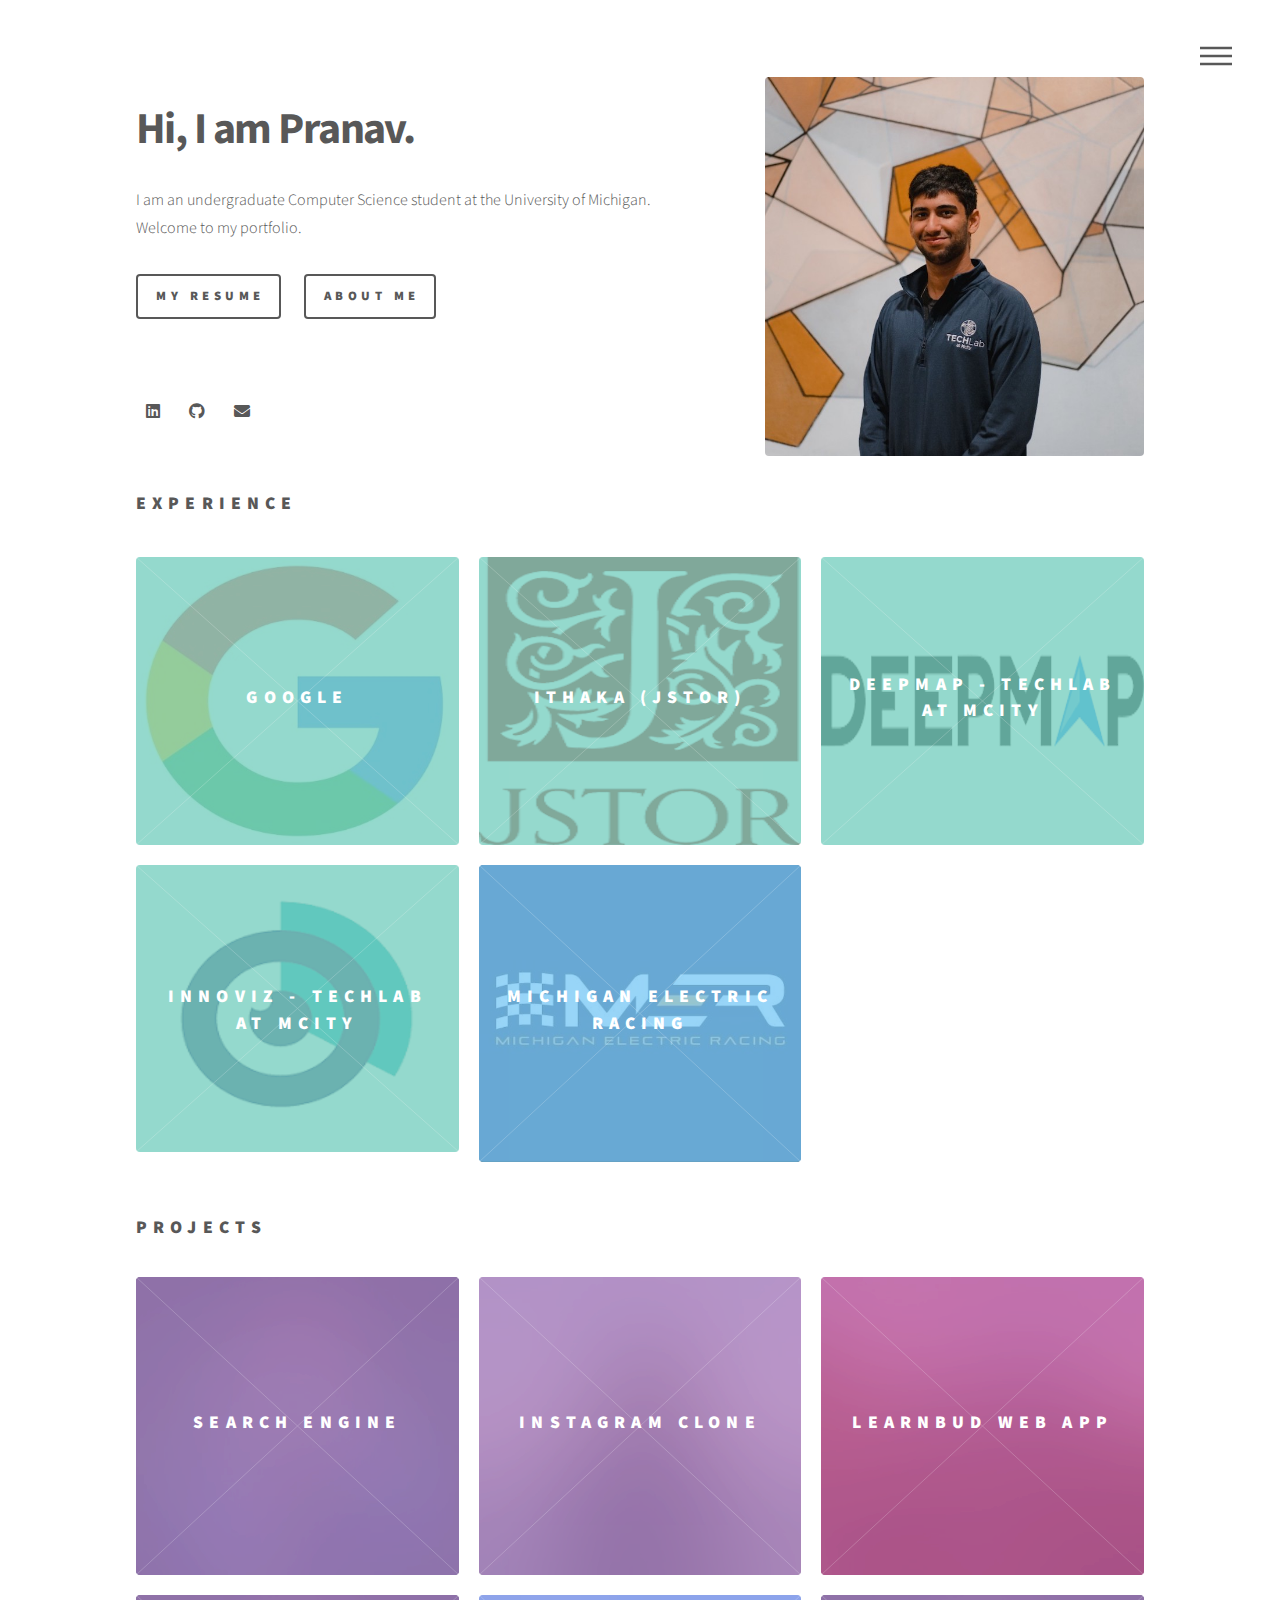
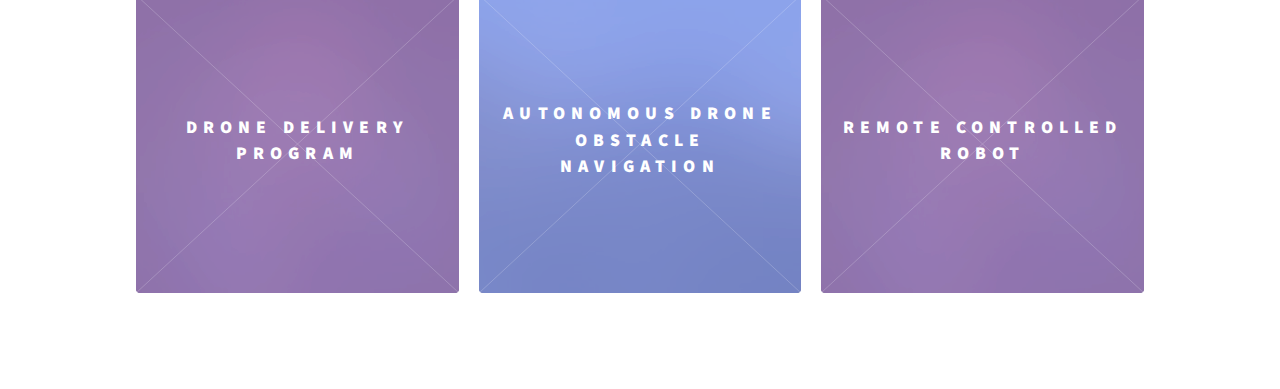
==== commit ef344415: "Update index.html" ====
--- a/index.html
+++ b/index.html
@@ -126,7 +126,7 @@
 									<span class="image">
 										<img src="images/pic02.jpg" alt="" />
 									</span>
-									<a href="https://melectric.engin.umich.edu/">
+									<a href="https://www.mracing.engin.umich.edu/mer">
 										<h2>Michigan Electric Racing</h2>
 										<div class="content">
 											<p>I was the suspension analysis lead at this FSAE Electric Team. I have used software such as MATLAB, and implement scripts to analyse the data.</p>
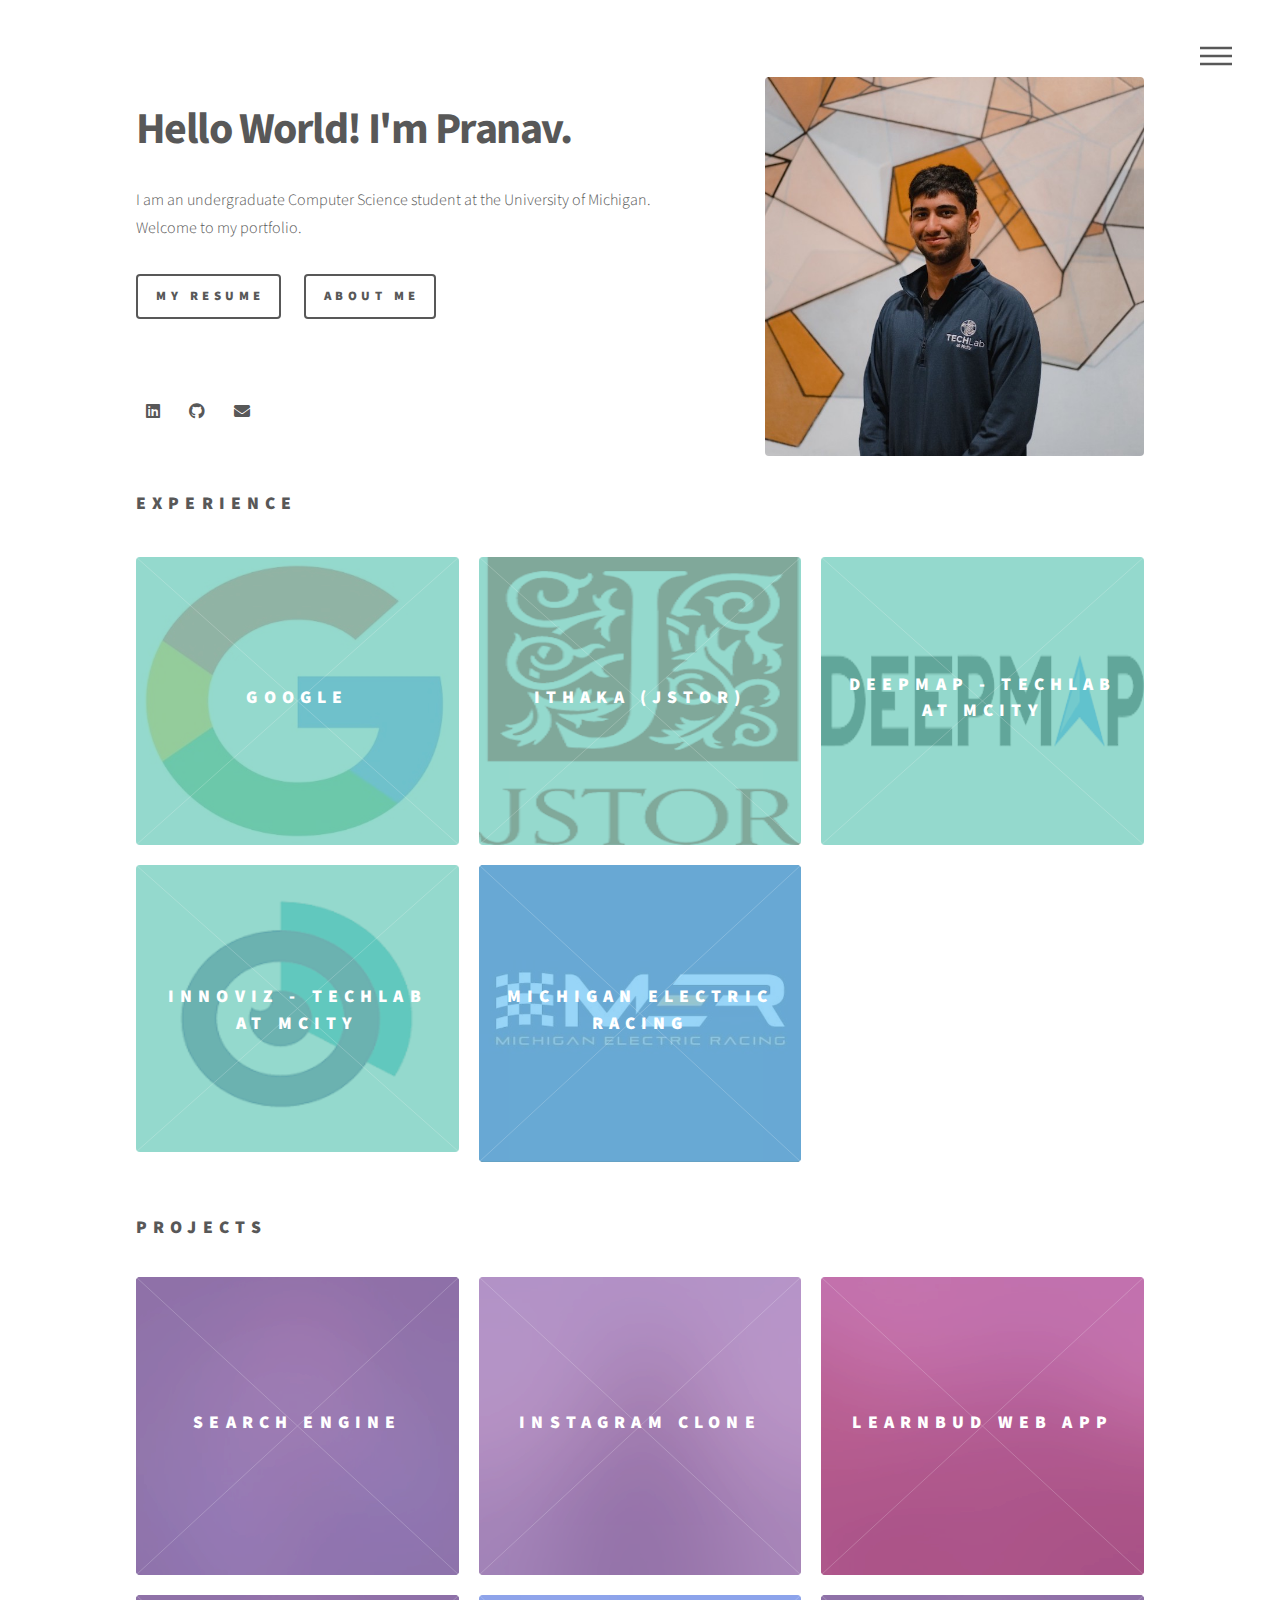
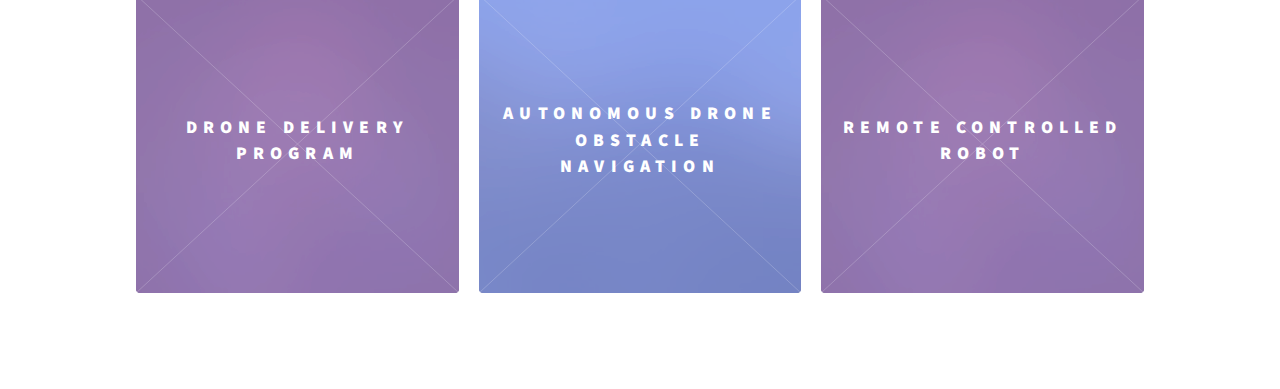
==== commit c7a9cfa9: "Update index.html" ====
--- a/index.html
+++ b/index.html
@@ -53,7 +53,7 @@
 										</span>
 								<br>
 								
-								<h1>Hi, I am Pranav.
+								<h1>Hello World! I'm Pranav.
 								</h1>
 								
 								<a><p>I am an undergraduate Computer Science student at the University of Michigan. </br> Welcome to my portfolio.</p></a>
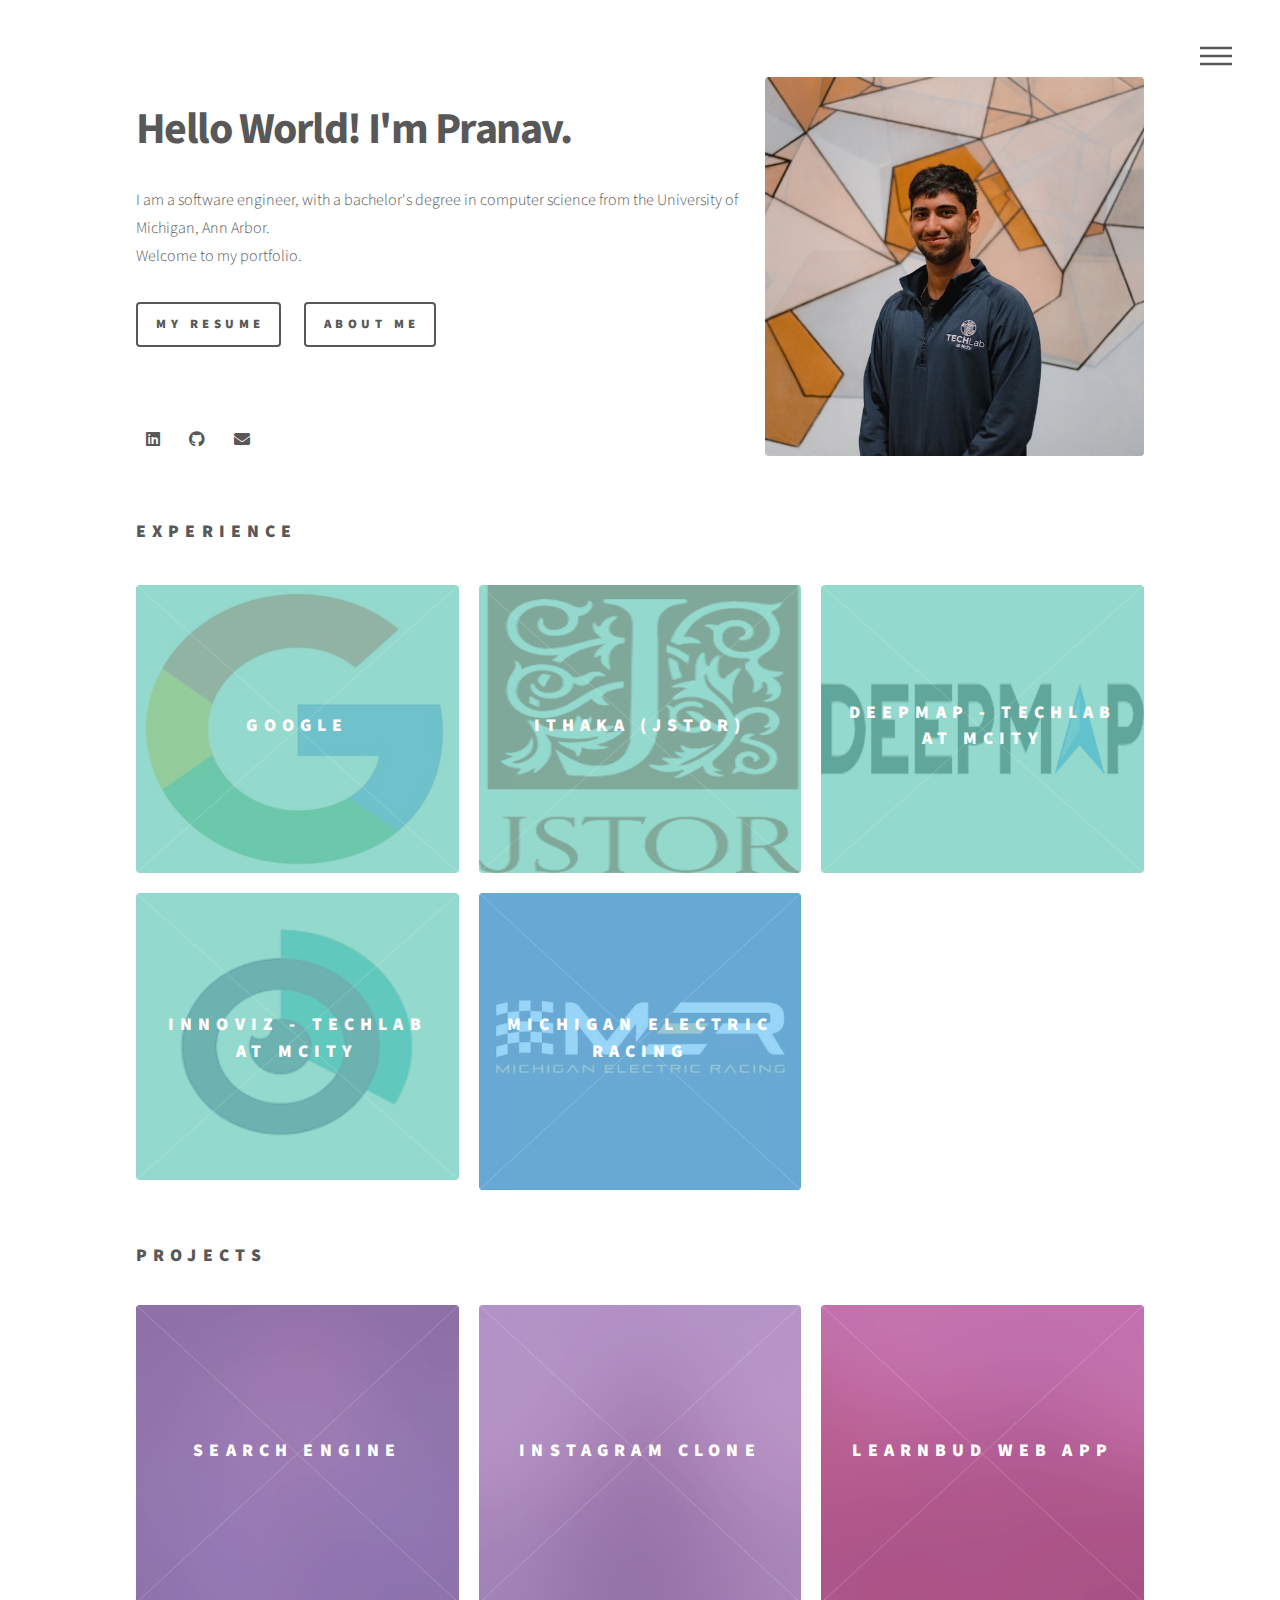
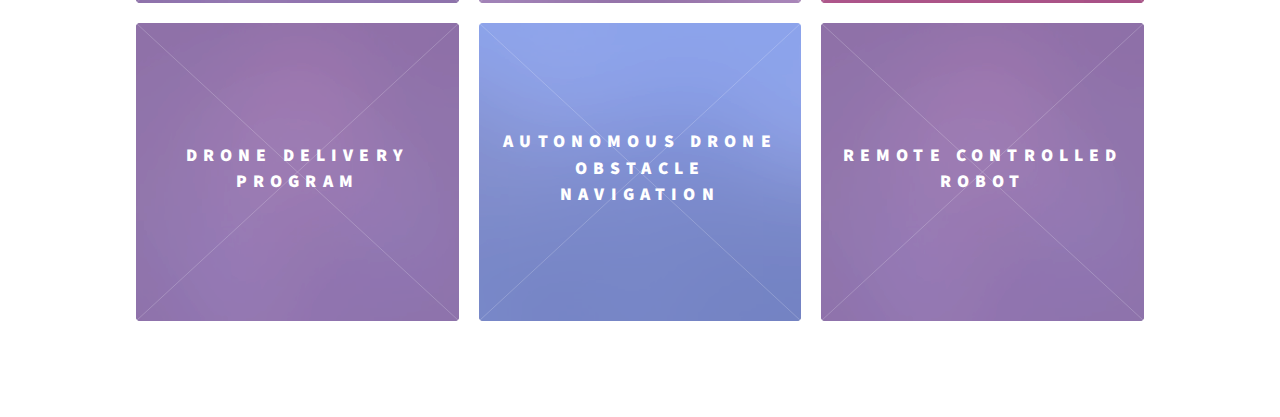
==== commit eadce485: "Update index.html" ====
--- a/index.html
+++ b/index.html
@@ -56,7 +56,7 @@
 								<h1>Hello World! I'm Pranav.
 								</h1>
 								
-								<a><p>I am an undergraduate Computer Science student at the University of Michigan. </br> Welcome to my portfolio.</p></a>
+								<a><p>I am a software engineer, with a bachelor's degree in computer science from the University of Michigan, Ann Arbor. </br> Welcome to my portfolio.</p></a>
 								<a href="Pranav_Chaudhary_Resume.pdf" target="_blank" class="button">My Resume</a>
 								<a style="scroll-padding-right: 10px"> 
 								<a href="about.html" target="_blank" class="button" style="padding-left: 20px; margin-left: 20px;">About Me</a>
@@ -64,7 +64,7 @@
 								<br><br>
 								<ul style="margin-top: 25px;" class="icons">
 									<li><a href="https://www.linkedin.com/in/pranav-chaudhary-071b15192/" class="icon brands style1 fa-linkedin"><span class="label">linkedin</span></a></li>
-									<li><a href="https://github.com/pranavc28/pranavc28.github.io" class="icon brands style1 fa-github"><span class="label">Github</span></a></li>
+									<li><a href="https://github.com/pranavc28" class="icon brands style1 fa-github"><span class="label">Github</span></a></li>
 									<li><a href="mailto:pranavc@umich.edu" class="icon solid style1 fa-envelope"><span class="label">Email</span></a></li>
 								
 								</ul>
@@ -81,7 +81,7 @@
 									<a href="https://about.google/">
 										<h2>Google</h2>
 										<div class="content">
-											<p>Incoming Software Engineering Intern at Google.</p>
+											<p>Worked in Google Maps to build a pipeline that extracted data from billions of data points, to improve perfoance of the current duplicate detection ML model.</p>
 										</div>
 									</a>
 								</article>
@@ -166,7 +166,7 @@
 									<span class="image">
 										<img src="images/pic06.jpg" alt="" />
 									</span>
-									<a>
+									<a href="https://github.com/pranavc28/learnbud-prototype">
 										<h2>LearnBud Web App</h2>
 										<div class="content">
 											<p>Created a Flask web app, using a MySQL database and a React.js UI, that dynamically matched students with similar interests. Built with a RESTful backend service in python.</p>
